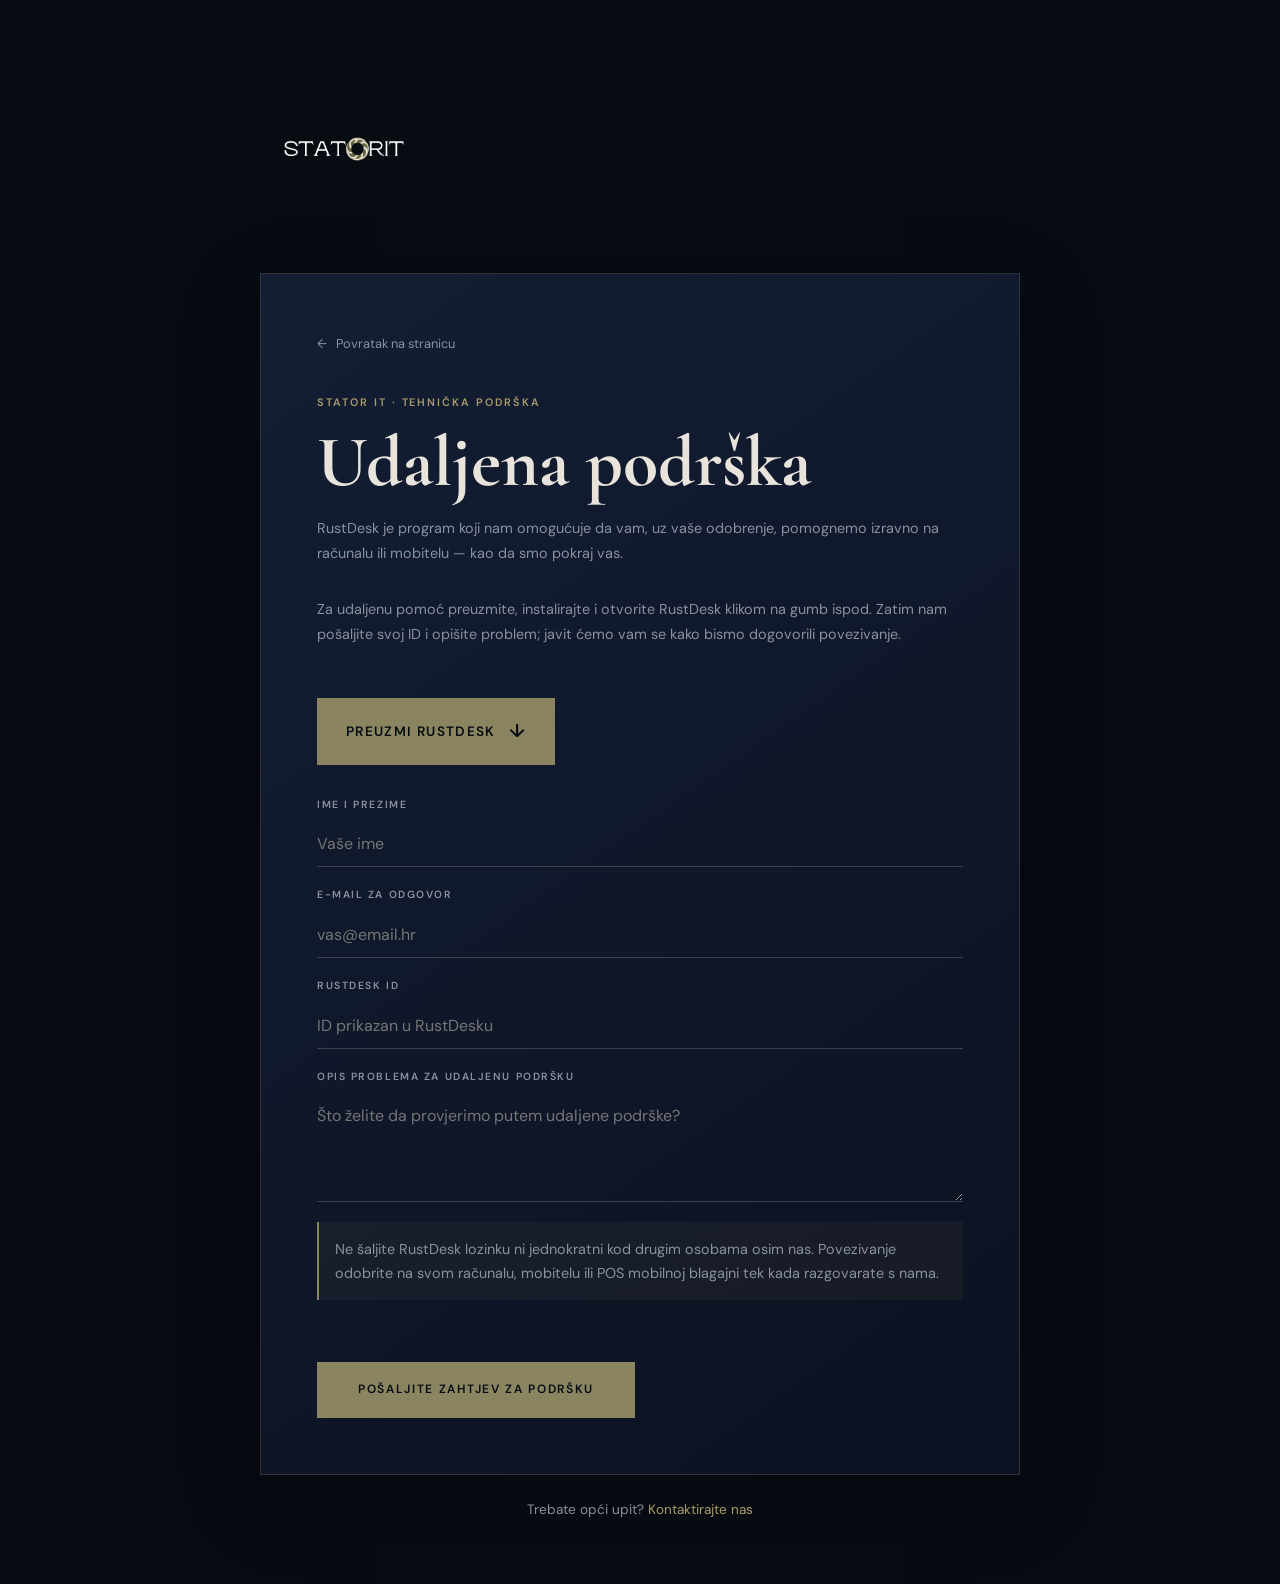
==== rustdesk.html @ 015c928c "Update Stator IT website Co-authored-by: Copilot <223556219+Copilot@users.noreply.github.com>" ====
<!DOCTYPE html>
<html lang="hr">
<head>
  <meta charset="UTF-8" />
  <meta name="viewport" content="width=device-width, initial-scale=1.0" />
  <meta name="description" content="Zatražite udaljenu IT podršku od Stator IT-a putem RustDeska." />
  <title>Udaljena podrška — Stator IT</title>
  <meta name="theme-color" content="#070b12" />
  <link rel="icon" href="assets/favicon/favicon.ico" sizes="any" />
  <link rel="icon" href="assets/favicon/favicon.svg" type="image/svg+xml" />
  <link rel="icon" href="assets/favicon/favicon-96x96.png" type="image/png" sizes="96x96" />
  <link rel="apple-touch-icon" href="assets/favicon/apple-touch-icon.png" />
  <link rel="manifest" href="assets/favicon/site.webmanifest" />
  <link rel="preconnect" href="https://fonts.googleapis.com" />
  <link rel="preconnect" href="https://fonts.gstatic.com" crossorigin />
  <link href="https://fonts.googleapis.com/css2?family=Cormorant+Garamond:wght@400;600;700&family=DM+Sans:wght@400;500;600&display=swap" rel="stylesheet" />
  <link rel="stylesheet" href="style.css" />
</head>
<body class="support-page">
  <main class="support-page-main">
    <a class="support-page-logo" href="index.html" aria-label="Natrag na Stator IT">
      <img src="assets/logo-light.png" alt="Stator IT" />
    </a>
    <section class="support-page-card" aria-labelledby="supportPageTitle">
      <a class="support-back-link" href="index.html"><span aria-hidden="true">←</span> Povratak na stranicu</a>
      <p class="support-eyebrow">STATOR IT · TEHNIČKA PODRŠKA</p>
      <h1 class="support-form-title" id="supportPageTitle">Udaljena podrška</h1>
      <p class="support-form-intro">
        RustDesk je program koji nam omogućuje da vam, uz vaše odobrenje, pomognemo izravno na računalu ili mobitelu — kao da smo pokraj vas.
      </p>
      <p class="support-form-intro">
        Za udaljenu pomoć preuzmite, instalirajte i otvorite RustDesk klikom na gumb ispod. Zatim nam pošaljite svoj ID i opišite problem; javit ćemo vam se kako bismo dogovorili povezivanje.
      </p>
      <a class="btn btn-primary support-download-button" href="https://rustdesk.com/download/" target="_blank" rel="noopener noreferrer">
        Preuzmi RustDesk <span aria-hidden="true">↓</span>
      </a>
      <form class="footer-form" id="rustdeskSupportForm" data-email-form action="https://formsubmit.co/ajax/info@statorit.hr" method="POST">
        <input type="hidden" name="_subject" value="Zahtjev za RustDesk udaljenu podršku">
        <input type="hidden" name="_template" value="table">
        <div class="support-honeypot" aria-hidden="true">
          <label for="supportWebsite">Ostavite ovo polje prazno</label>
          <input id="supportWebsite" type="text" name="_honey" tabindex="-1" autocomplete="off">
        </div>
        <label>
          <span>Ime i prezime</span>
          <input type="text" name="name" placeholder="Vaše ime" autocomplete="name" required />
        </label>
        <label>
          <span>E-mail za odgovor</span>
          <input type="email" name="email" placeholder="vas@email.hr" autocomplete="email" required />
        </label>
        <label>
          <span>RustDesk ID</span>
          <input type="text" name="rustdesk_id" placeholder="ID prikazan u RustDesku" autocomplete="off" required />
        </label>
        <label>
          <span>Opis problema za udaljenu podršku</span>
          <textarea name="problem" rows="4" maxlength="2000" placeholder="Što želite da provjerimo putem udaljene podrške?" required></textarea>
        </label>
        <p class="support-security-note">
          Ne šaljite RustDesk lozinku ni jednokratni kod drugim osobama osim nas. Povezivanje odobrite na svom računalu, mobitelu ili POS mobilnoj blagajni tek kada razgovarate s nama.
        </p>
        <p class="support-form-status" role="status" aria-live="polite"></p>
        <button type="submit" class="btn btn-primary">Pošaljite zahtjev za podršku</button>
      </form>
    </section>
    <p class="support-page-contact">Trebate opći upit? <a href="index.html#kontakt">Kontaktirajte nas</a></p>
  </main>
  <script src="form-submit.js"></script>
</body>
</html>
---- style.css ----
:root {
  --bg-deep: #070b12;
  --bg-main: #0c1220;
  --bg-elevated: #111a2e;
  --bg-card: #141f35;
  --navy: #0d1b33;
  --accent: #8a8560;
  --accent-bright: #a89b6a;
  --accent-dim: #5c5840;
  --cream: #ebe7df;
  --text: #e8e4dc;
  --text-muted: #8a919e;
  --text-faint: rgba(232, 228, 220, 0.12);
  --border: rgba(138, 133, 96, 0.25);
  --border-subtle: rgba(255, 255, 255, 0.06);
  --nav-text-muted: #4f5d78;
  --font-display: "Cormorant Garamond", Georgia, serif;
  --font-body: "DM Sans", system-ui, sans-serif;
  --radius: 0px;
  --nav-utility-h: 0px;
  --nav-h: 64px;
  --header-h: clamp(6.5rem, 11vh, 8.5rem);
}

*, *::before, *::after { box-sizing: border-box; margin: 0; padding: 0; }

html { scrollbar-width: none; }
html::-webkit-scrollbar { display: none; }

body {
  font-family: var(--font-body);
  background: var(--bg-deep);
  color: var(--text);
  overflow-x: hidden;
  line-height: 1.6;
  -webkit-font-smoothing: antialiased;
}

img { max-width: 100%; display: block; }
a { color: inherit; text-decoration: none; }
button { font: inherit; border: none; background: none; cursor: pointer; }

/* PRELOADER */
.preloader {
  position: fixed; inset: 0; z-index: 9999;
  background: var(--bg-deep);
  display: flex; align-items: center; justify-content: center;
}
.preloader-inner { display: flex; flex-direction: column; align-items: center; gap: 2rem; }
.preloader-logo { width: clamp(280px, 60vw, 560px); height: auto; }
.preloader-bar { width: 180px; height: 2px; background: var(--border-subtle); overflow: hidden; }
.preloader-bar-fill { width: 0%; height: 100%; background: var(--accent); }

/* HEADER — floating awwwards pill */
.site-header {
  position: fixed; top: 0; left: 0; right: 0; z-index: 100;
  padding: clamp(0.75rem, 2vw, 1.25rem) clamp(1rem, 3vw, 2rem);
  pointer-events: none;
  transition: transform 0.45s cubic-bezier(0.22, 1, 0.36, 1);
}
.header-float {
  max-width: 1320px; margin: 0 auto;
  display: flex; flex-direction: column; align-items: flex-end; gap: 0.6rem;
}
.header-utility {
  pointer-events: auto;
  display: flex; align-items: center; flex-wrap: wrap; justify-content: flex-end;
  gap: 0.35rem 1.1rem;
  padding: 0.45rem 1rem;
  background: rgba(7, 11, 18, 0.55);
  backdrop-filter: blur(14px);
  -webkit-backdrop-filter: blur(14px);
  border: 1px solid rgba(255, 255, 255, 0.1);
  border-radius: 999px;
}
.header-utility-item {
  display: inline-flex; align-items: center; gap: 0.4rem;
  font-size: 0.65rem; font-weight: 500; letter-spacing: 0.05em;
  color: rgba(235, 231, 223, 0.88);
  white-space: nowrap;
  transition: color 0.25s;
}
.header-utility-item i { font-size: 0.7rem; opacity: 0.85; }
.header-utility-item:hover { color: var(--accent-bright); }
.nav-pill {
  pointer-events: auto;
  width: 100%;
  height: var(--nav-h);
  display: flex; align-items: center; justify-content: space-between;
  gap: 1rem;
  padding: 0.5rem 0.5rem 0.5rem 1.15rem;
  background: rgba(235, 231, 223, 0.88);
  backdrop-filter: blur(18px);
  -webkit-backdrop-filter: blur(18px);
  border: 1px solid rgba(138, 133, 96, 0.22);
  border-radius: 999px;
  box-shadow: 0 12px 48px rgba(7, 11, 18, 0.28);
  transition: background 0.35s, border-color 0.35s, box-shadow 0.35s;
}
.site-header.is-scrolled .nav-pill {
  background: rgba(235, 231, 223, 0.96);
  box-shadow: 0 8px 32px rgba(7, 11, 18, 0.22);
}
.nav-logo { display: flex; align-items: center; flex-shrink: 0; line-height: 0; }
.nav-logo img { display: block; width: auto; height: clamp(85px, 11vw, 128px); object-fit: contain; }
.nav-links {
  display: flex; gap: clamp(1.25rem, 3vw, 2.5rem);
  position: absolute; left: 50%; transform: translateX(-50%);
}
.nav-links a {
  font-size: 0.72rem; font-weight: 500; letter-spacing: 0.14em;
  text-transform: uppercase; color: var(--nav-text-muted); transition: color 0.3s;
}
.nav-links a:hover { color: var(--navy); }
.nav-cta {
  font-size: 0.68rem; font-weight: 600; letter-spacing: 0.12em; text-transform: uppercase;
  padding: 0.7rem 1.35rem; border-radius: 999px;
  border: 1px solid var(--navy); background: var(--navy); color: var(--cream);
  transition: background 0.3s, color 0.3s, border-color 0.3s;
  flex-shrink: 0;
}
.nav-cta:hover { background: var(--accent); border-color: var(--accent); color: var(--bg-deep); }
.nav-toggle { display: none; flex-direction: column; gap: 6px; padding: 8px; margin-right: 0.25rem; }
.nav-toggle span { display: block; width: 22px; height: 1px; background: var(--navy); transition: transform 0.3s; }
.mobile-menu {
  position: fixed; inset: 0; z-index: 99;
  padding-top: var(--header-h);
  background: rgba(235, 231, 223, 0.98);
  backdrop-filter: blur(12px);
  display: flex; flex-direction: column; align-items: center; justify-content: center; gap: 2rem;
  transform: translateY(-100%); opacity: 0; pointer-events: none;
  transition: transform 0.45s cubic-bezier(0.22, 1, 0.36, 1), opacity 0.35s;
}
.mobile-menu.open { transform: translateY(0); opacity: 1; pointer-events: all; }
.mobile-menu a { font-family: var(--font-display); font-size: 2rem; font-weight: 600; color: var(--navy); }
.mobile-menu-utility {
  display: flex; flex-direction: column; align-items: center; gap: 0.85rem;
  margin-bottom: 1.5rem; padding-bottom: 1.5rem;
  border-bottom: 1px solid rgba(13, 27, 51, 0.12);
}
.mobile-menu-utility a {
  font-family: var(--font-body); font-size: 0.85rem; font-weight: 500;
  letter-spacing: 0.04em; color: var(--nav-text-muted);
  display: inline-flex; align-items: center; gap: 0.5rem;
}
.mobile-menu-utility a i { color: var(--navy); font-size: 0.8rem; }
.mobile-menu-utility .mobile-phone-link { align-items: flex-start; }
.mobile-phone-details { display: flex; flex-direction: column; align-items: flex-start; line-height: 1.35; }
.mobile-phone-name { font-size: 0.72rem; color: rgba(13, 27, 51, 0.62); letter-spacing: 0.02em; }

/* BUTTONS */
.btn {
  display: inline-flex; align-items: center; justify-content: center;
  font-size: 0.75rem; font-weight: 600; letter-spacing: 0.14em; text-transform: uppercase;
  padding: 1.1rem 2.5rem; border: 1px solid transparent; transition: all 0.35s;
}
.btn-primary { background: var(--accent); color: var(--bg-deep); border-color: var(--accent); }
.btn-primary:hover { background: var(--accent-bright); border-color: var(--accent-bright); }

/* ─── HERO — dark precision editorial ──────────────────── */
.hero {
  position: relative;
  height: 100dvh;
  min-height: 640px;
  background: var(--bg-deep);
  overflow: hidden;
  display: flex;
  flex-direction: column;
}

/* noise grain */
.hero-noise {
  position: absolute; inset: 0; z-index: 0; pointer-events: none;
  background-image: url("data:image/svg+xml,<svg xmlns='http://www.w3.org/2000/svg' width='300' height='300'><filter id='n'><feTurbulence type='fractalNoise' baseFrequency='0.75' numOctaves='4' stitchTiles='stitch'/><feColorMatrix type='saturate' values='0'/></filter><rect width='300' height='300' filter='url(%23n)' opacity='1'/></svg>");
  background-size: 200px 200px;
  opacity: 0.035;
}

/* ambient glow */
.hero-orb {
  position: absolute;
  width: 55vw; height: 55vw;
  top: -15%; right: -10%;
  background: radial-gradient(circle at 40% 40%, rgba(138, 133, 96, 0.11) 0%, transparent 65%);
  filter: blur(70px);
  pointer-events: none; z-index: 0;
}

/* enormous background ghost text */
.hero-ghost {
  position: absolute;
  top: 50%; left: 50%;
  transform: translate(-50%, -50%);
  font-family: var(--font-display);
  font-size: clamp(16vw, 22vw, 28vw);
  font-weight: 700;
  letter-spacing: -0.04em;
  text-transform: uppercase;
  color: transparent;
  -webkit-text-stroke: 1px rgba(232, 228, 220, 0.055);
  white-space: nowrap;
  user-select: none; pointer-events: none; z-index: 0;
  will-change: transform;
}

/* illustration — anchored right, object stays at its natural position in the PNG */
.hero-illustration {
  position: absolute;
  pointer-events: none;
  z-index: 1;
  object-fit: contain;
}

/* Desktop: lijevomaskota.png — right side, full height, no crop */
.hero-illustration--desktop {
  top: 50%; right: 15%;
  transform: translateY(-46%);
  height: 68%; width: auto;
  max-width: 40%;
  object-position: right center;
  opacity: 0.95;
}

/* main layout container */
.hero-inner {
  position: relative; z-index: 2;
  flex: 1;
  max-width: 1380px; margin: 0 auto; width: 100%;
  padding: calc(var(--header-h) + 1rem) clamp(1.5rem, 5vw, 4.5rem) 2.5rem;
  display: flex; flex-direction: column; justify-content: space-between;
}

/* metadata bar */
.hero-topbar {
  display: flex; justify-content: space-between; align-items: center;
  margin-bottom: clamp(1rem, 2vh, 1.75rem);
}
.hero-topbar-left,
.hero-topbar-right { display: flex; align-items: center; gap: 0.7rem; }
.hero-num {
  font-size: 0.62rem; font-weight: 700; letter-spacing: 0.22em;
  color: var(--accent-bright); font-variant-numeric: tabular-nums;
}
.hero-sep { color: rgba(232, 228, 220, 0.18); }
.hero-topbar-text {
  font-size: 0.62rem; font-weight: 500; letter-spacing: 0.2em;
  text-transform: uppercase; color: rgba(232, 228, 220, 0.36);
}
.hero-dot {
  width: 5px; height: 5px; border-radius: 50%;
  background: #4ade80;
  box-shadow: 0 0 10px rgba(74, 222, 128, 0.55);
  flex-shrink: 0;
  animation: hero-dot-pulse 2.4s ease-in-out infinite;
}
@keyframes hero-dot-pulse {
  0%, 100% { opacity: 1; box-shadow: 0 0 10px rgba(74, 222, 128, 0.55); }
  50%       { opacity: 0.5; box-shadow: 0 0 4px rgba(74, 222, 128, 0.2); }
}

/* thin ruled lines — animate scaleX on load */
.hero-rule {
  width: 100%; height: 1px;
  background: rgba(255, 255, 255, 0.07);
  transform-origin: left;
  transform: scaleX(0);
}

/* title block */
.hero-body {
  flex: 1; display: flex; align-items: center;
  padding: clamp(1rem, 3vh, 2.5rem) 0;
}

.hero-title {
  font-family: var(--font-display);
  font-size: clamp(3.8rem, 9vw, 8rem);
  font-weight: 700;
  line-height: 0.93;
  letter-spacing: -0.03em;
  text-transform: uppercase;
  color: var(--text);
  display: flex; flex-direction: column; gap: 0.06em;
}
.hero-title-row {
  display: flex; flex-wrap: wrap; gap: 0.22em;
}
/* overflow hidden clips the upward slide-in */
.hero-title-mask {
  display: block; overflow: hidden;
  padding-bottom: 0.14em; margin-bottom: -0.14em;
}
.hero-title-word {
  display: block; will-change: transform;
}
.hero-title-row--italic .hero-title-word {
  font-style: italic; font-weight: 400; color: var(--accent-bright);
}

/* footer row */
.hero-foot {
  display: flex; justify-content: space-between; align-items: flex-end;
  gap: 2rem; flex-wrap: wrap;
  margin-top: clamp(1rem, 2vh, 1.75rem);
}
.hero-foot-desc {
  font-size: clamp(0.9rem, 1.2vw, 1.05rem);
  line-height: 1.7; color: rgba(232, 228, 220, 0.68);
  letter-spacing: 0.015em;
}
.hero-foot-right {
  display: flex; align-items: center;
  gap: clamp(1.25rem, 3vw, 2.5rem); flex-shrink: 0;
}
.hero-cta {
  display: inline-flex; align-items: center; gap: 0.75rem;
  padding: 1.05rem 2.4rem;
  background: var(--accent); color: var(--bg-deep);
  font-size: 0.8rem; font-weight: 700; letter-spacing: 0.14em; text-transform: uppercase;
  border: 1px solid var(--accent);
  transition: background 0.3s, border-color 0.3s, transform 0.25s;
}
.hero-cta:hover { background: var(--accent-bright); border-color: var(--accent-bright); transform: translateY(-2px); }
.hero-link-ghost {
  font-size: 0.75rem; font-weight: 500; letter-spacing: 0.16em; text-transform: uppercase;
  color: rgba(232, 228, 220, 0.55); white-space: nowrap;
  transition: color 0.3s;
}
.hero-link-ghost::after { content: ' →'; }
.hero-link-ghost:hover { color: var(--text); }

/* scroll indicator */
.hero-scroll {
  position: absolute; bottom: 2.25rem; right: clamp(1.5rem, 5vw, 4.5rem);
  display: flex; flex-direction: column; align-items: center; gap: 0.6rem; z-index: 3;
}
.hero-scroll-label {
  font-size: 0.56rem; letter-spacing: 0.3em; text-transform: uppercase;
  color: rgba(232, 228, 220, 0.22); writing-mode: vertical-rl;
}
.hero-scroll-bar {
  width: 1px; height: 52px; background: rgba(255, 255, 255, 0.1); overflow: hidden;
}
.hero-scroll-fill {
  width: 100%; height: 50%; background: var(--accent);
  animation: hero-scroll-anim 2s cubic-bezier(0.4,0,0.2,1) infinite;
}
@keyframes hero-scroll-anim {
  0%   { transform: translateY(-100%); }
  100% { transform: translateY(200%); }
}

.hero-char { display: inline-block; }

@media (max-width: 960px) {
  .hero-topbar-right { display: none; }
  .hero-title { font-size: clamp(3.5rem, 14vw, 7rem); }
  .hero-ghost { font-size: 34vw; }
}
/* desktop illustration hidden on mobile */
.hero-illustration--mobile { display: none; }

@media (max-width: 600px) {
  .hero-title { font-size: clamp(2.8rem, 16vw, 5rem); gap: 0.04em; }
  .hero-foot { flex-direction: column; align-items: flex-start; gap: 1.25rem; }
  .hero-foot-right { gap: 1.25rem; }
  .hero-scroll { display: none; }

  /* hide absolute desktop illustration */
  .hero-illustration--desktop { display: none; }

  /* mobile illustration: in flow below title, points down toward CTA */
  .hero-illustration--mobile {
    display: block;
    position: relative;
    align-self: center;
    margin: 0.75rem auto 0;
    width: 60%;
    max-width: 220px;
    height: auto;
    opacity: 0.95;
    mask-image: none;
    -webkit-mask-image: none;
    object-fit: contain;
    pointer-events: none;
    z-index: 1;
  }

  /* mobile layout: title → mascot (flow) → CTA pinned bottom */
  .hero-inner {
    justify-content: flex-start;
    padding-top: calc(var(--header-h) + 0.5rem);
    padding-bottom: 10rem;
    gap: 0;
  }
  .hero-rule { display: none; }
  .hero-body { flex: 0; padding: 0.25rem 0; }
  .hero-foot {
    position: absolute;
    bottom: 1.75rem;
    left: clamp(1.5rem, 5vw, 4.5rem);
    right: clamp(1.5rem, 5vw, 4.5rem);
  }
}
@media (max-height: 740px) {
  .hero-inner { padding-top: calc(var(--header-h) + 0.25rem); }
  .hero-title { font-size: clamp(3rem, 10vw, 7rem); }
}

/* SERVICES */
.services { position: relative; background: var(--bg-deep); padding: 8rem 0 0; overflow: hidden; }
.services-header { text-align: center; margin-bottom: 4rem; padding: 0 1.5rem; }
.section-label {
  display: block; font-size: 0.7rem; font-weight: 600; letter-spacing: 0.25em;
  text-transform: uppercase; color: var(--accent-bright); margin-bottom: 1.5rem;
}
.services-intro {
  font-family: var(--font-display); font-size: clamp(1.25rem, 3vw, 1.75rem);
  color: var(--text-muted); max-width: 600px; margin: 0 auto; line-height: 1.5;
}
.services-grid {
  display: grid; grid-template-columns: repeat(4, 1fr);
  background: linear-gradient(135deg, #0f3d4a 0%, #0a2a35 50%, #0d1b33 100%);
  border-top: 1px solid rgba(138, 133, 96, 0.25);
  border-bottom: 1px solid rgba(138, 133, 96, 0.25);
}
.service-card {
  display: flex; flex-direction: column; align-items: center; text-align: center;
  padding: clamp(2.5rem, 5vw, 4rem) clamp(1.5rem, 3vw, 2.5rem);
  position: relative; transition: background 0.4s;
}
.service-card:not(:last-child)::after {
  content: ""; position: absolute; top: 18%; right: 0; width: 1px; height: 64%;
  background: rgba(232, 228, 220, 0.18);
}
.service-card:hover { background: rgba(255, 255, 255, 0.04); }
.service-card:hover .service-icon { transform: translateY(-6px); color: var(--cream); }
.service-icon {
  font-size: clamp(3.25rem, 5.5vw, 4.75rem); color: var(--cream);
  margin-bottom: 1.75rem; line-height: 1; transition: transform 0.35s ease, color 0.35s ease;
}
.service-icon i { display: block; }
.service-card h4 {
  font-family: var(--font-display); font-size: clamp(1.25rem, 2vw, 1.6rem);
  font-weight: 600; margin-bottom: 1rem; text-transform: uppercase; letter-spacing: 0.04em;
}
.service-card p { font-size: 0.9rem; color: rgba(232, 228, 220, 0.72); line-height: 1.65; max-width: 240px; margin-bottom: 2rem; }
.service-more {
  display: inline-flex; align-items: center; justify-content: center; min-width: 110px;
  padding: 0.7rem 1.5rem; font-size: 0.7rem; font-weight: 600; letter-spacing: 0.14em;
  text-transform: uppercase; color: var(--cream); border: 1px solid rgba(232, 228, 220, 0.55);
  transition: background 0.3s, border-color 0.3s, color 0.3s;
}
.service-more:hover { background: var(--cream); border-color: var(--cream); color: var(--navy); }

.footer-map {
  width: 100%;
  border-top: 1px solid rgba(138, 133, 96, 0.2);
  border-bottom: 1px solid rgba(138, 133, 96, 0.2);
}
.footer-map img {
  display: block;
  width: 100%;
  height: auto;
}
@media (min-width: 769px) {
  .footer-map img {
    width: min(100%, 1100px);
    margin-inline: auto;
  }
}

/* SHOWCASE CAROUSEL */
.sc-carousel { position: relative; width: 100%; }

.sc-track-wrap { overflow: hidden; transition: height 0.35s ease; }
.sc-track {
  display: flex;
  align-items: flex-start;
  transition: transform 0.55s cubic-bezier(0.4, 0, 0.2, 1);
  will-change: transform;
}
.sc-slide {
  flex: 0 0 100%; min-width: 0;
  display: flex; flex-direction: column; gap: 0.85rem;
}

.sc-tag {
  display: inline-flex; align-items: center; gap: 0.5rem;
  font-size: 0.65rem; font-weight: 600; letter-spacing: 0.18em; text-transform: uppercase;
  color: var(--accent-bright);
}

/* controls */
.sc-controls {
  display: flex; align-items: center; justify-content: center;
  gap: 1rem; margin-top: 1rem;
}
.sc-btn {
  width: 38px; height: 38px; border-radius: 50%;
  border: 1px solid rgba(138, 133, 96, 0.35);
  color: var(--text); background: transparent;
  display: flex; align-items: center; justify-content: center;
  cursor: pointer; transition: background 0.25s, border-color 0.25s;
}
.sc-btn:hover { background: rgba(138,133,96,0.15); border-color: var(--accent); }
.sc-btn:disabled { opacity: 0.28; pointer-events: none; }
.sc-dots { display: flex; gap: 0.45rem; align-items: center; }
.sc-dot {
  width: 6px; height: 6px; border-radius: 50%;
  background: rgba(232,228,220,0.22); cursor: pointer;
  transition: background 0.25s, width 0.25s;
}
.sc-dot.active { background: var(--accent-bright); width: 18px; border-radius: 3px; }

/* ── Browser mockup ── */
.sc-browser-mock {
  background: var(--bg-elevated);
  border: 1px solid rgba(138,133,96,0.2);
  overflow: hidden;
  box-shadow: 0 24px 64px rgba(0,0,0,0.45);
}
.sc-browser-bar {
  display: flex; align-items: center; gap: 0.5rem;
  padding: 0.55rem 0.85rem;
  background: var(--bg-card);
  border-bottom: 1px solid rgba(255,255,255,0.06);
}
.sc-bar-dot { width: 8px; height: 8px; border-radius: 50%; flex-shrink: 0; }
.sc-bar-dot--red    { background: #ff5f57; }
.sc-bar-dot--yellow { background: #febc2e; }
.sc-bar-dot--green  { background: #28c840; }
.sc-url {
  flex: 1; font-size: 0.6rem; color: rgba(232,228,220,0.3);
  background: rgba(0,0,0,0.2); padding: 0.2rem 0.6rem; border-radius: 4px;
  letter-spacing: 0.05em;
}
.sc-browser-body { padding: 0.75rem; display: flex; flex-direction: column; gap: 0.6rem; }
.sc-mock-nav {
  height: 28px; background: rgba(255,255,255,0.04);
  border-radius: 2px;
}
.sc-mock-hero {
  height: 110px;
  background: linear-gradient(135deg, rgba(138,133,96,0.18) 0%, rgba(13,27,51,0.5) 100%);
  border-radius: 2px;
}
.sc-mock-grid { display: grid; grid-template-columns: repeat(3,1fr); gap: 0.5rem; }
.sc-mock-card {
  height: 70px;
  background: rgba(255,255,255,0.04);
  border: 1px solid rgba(255,255,255,0.06);
  border-radius: 2px;
}
.sc-mock-text-rows { display: flex; flex-direction: column; gap: 0.4rem; padding: 0.25rem 0; }
.sc-mock-line {
  height: 8px; background: rgba(255,255,255,0.08); border-radius: 4px;
}
.sc-mock-line.w80 { width: 80%; }
.sc-mock-line.w60 { width: 60%; }
.sc-mock-line.w90 { width: 90%; }
.sc-mock-line.w70 { width: 70%; }
.sc-mock-line.w50 { width: 50%; }

/* ── Phone mockup ── */
.sc-phone-wrap {
  display: flex; justify-content: center; align-items: flex-start;
  padding: 0.5rem 0;
}
.sc-mobile-app-photo {
  display: block; width: 100%; max-width: 520px; height: auto;
  filter: drop-shadow(0 24px 64px rgba(0,0,0,0.5));
}
.sc-phone {
  width: 200px;
  background: var(--bg-card);
  border: 2px solid rgba(138,133,96,0.3);
  border-radius: 28px;
  padding: 0.6rem;
  box-shadow: 0 24px 64px rgba(0,0,0,0.5), 0 0 0 1px rgba(255,255,255,0.05);
  position: relative;
}
.sc-phone-notch {
  width: 60px; height: 14px;
  background: var(--bg-deep);
  border-radius: 8px;
  margin: 0 auto 0.5rem;
}
.sc-phone-screen {
  background: var(--bg-main);
  border-radius: 18px;
  padding: 0.6rem;
  display: flex; flex-direction: column; gap: 0.45rem;
  min-height: 340px;
}
.sc-mock-app-bar {
  height: 22px; background: rgba(138,133,96,0.18);
  border-radius: 4px;
}
.sc-mock-app-hero {
  height: 100px;
  background: linear-gradient(135deg, rgba(138,133,96,0.25) 0%, rgba(13,27,51,0.6) 100%);
  border-radius: 8px;
}
.sc-mock-app-cards { display: grid; grid-template-columns: 1fr 1fr; gap: 0.4rem; }
.sc-mock-app-card {
  height: 60px; background: rgba(255,255,255,0.05);
  border: 1px solid rgba(255,255,255,0.06); border-radius: 6px;
}
.sc-mock-app-btn {
  height: 36px; background: var(--accent);
  border-radius: 6px; margin-top: auto;
  opacity: 0.7;
}

/* ── POS terminal mockup ── */
.sc-pos-wrap {
  display: flex; justify-content: center; align-items: flex-start;
  padding: 0.5rem 0;
}
.sc-pos-photo {
  width: 100%; max-width: 420px; height: auto;
  filter: drop-shadow(0 24px 64px rgba(0,0,0,0.5));
}

/* FISKATOR SHOWCASE */
.showcase {
  position: relative; background: var(--bg-main);
  padding: clamp(5rem, 10vw, 8rem) clamp(1.5rem, 4vw, 3rem);
  padding-bottom: clamp(6rem, 12vw, 10rem); overflow: hidden;
}
.showcase::before {
  content: ""; position: absolute; top: 0; right: 0; width: 50%; height: 100%;
  background: radial-gradient(ellipse at 70% 50%, rgba(138, 133, 96, 0.08) 0%, transparent 70%);
  pointer-events: none;
}
.showcase-inner {
  position: relative; z-index: 1;
  display: grid; grid-template-columns: 1fr 1.15fr;
  gap: clamp(2.5rem, 5vw, 5rem); align-items: center;
  max-width: 1240px; margin: 0 auto;
}
.showcase-text { max-width: 520px; }
.showcase-visual { transform: translateY(clamp(1.5rem, 4vw, 3rem)); }
.sc-text-inner {
  transition: opacity 0.22s ease, transform 0.22s ease;
}
.sc-text-inner.sc-fading {
  opacity: 0;
  transform: translateY(-10px);
  pointer-events: none;
}
.showcase-label {
  font-size: 0.7rem; letter-spacing: 0.25em; text-transform: uppercase;
  color: var(--accent-bright); display: block; margin-bottom: 1.25rem;
}
.showcase-title {
  font-family: var(--font-display); font-size: clamp(3rem, 6vw, 5rem);
  font-weight: 700; line-height: 1; text-transform: uppercase; color: var(--text); margin-bottom: 0.75rem;
  display: flex; align-items: center; gap: 0.05em;
}
.showcase-title-logo-wrap {
  display: inline-flex; align-items: center;
  height: 1em;
}
.showcase-title-logo {
  height: 1em; width: auto;
  object-fit: contain;
  display: block;
  filter: drop-shadow(0 0 8px rgba(138,133,96,0.3));
}
.showcase-title-rest { display: inline; }
.showcase-tagline {
  font-family: var(--font-display); font-size: clamp(1.25rem, 2.5vw, 1.75rem);
  color: var(--accent-bright); margin-bottom: 1.5rem; font-weight: 600;
}
.showcase-desc { color: var(--text-muted); line-height: 1.75; margin-bottom: 2rem; font-size: 1rem; }
.showcase-features { list-style: none; display: flex; flex-direction: column; gap: 0.85rem; margin-bottom: 2.5rem; }
.showcase-features li { display: flex; align-items: flex-start; gap: 0.75rem; font-size: 0.9rem; color: var(--text); line-height: 1.5; }
.showcase-features i { color: var(--accent-bright); margin-top: 0.2rem; flex-shrink: 0; }
.showcase-image-wrap {
  position: relative; border: 1px solid rgba(138, 133, 96, 0.3);
  background: var(--bg-elevated); padding: 0.75rem;
  box-shadow: 0 24px 64px rgba(0, 0, 0, 0.45);
}
.sc-slide:nth-child(2) { padding-top: 6.5rem; }
.showcase-image {
  display: block; width: 100%; height: auto;
  object-fit: contain; object-position: top center;
}

/* PORTFOLIO */
.portfolio { position: relative; background: var(--text); color: var(--bg-deep); isolation: isolate; }
.portfolio-inner { position: relative; }

/* Title scene — pinned, lines scroll in from right */
.portfolio-title-scene {
  min-height: 100vh;
  display: flex; flex-direction: column; align-items: flex-start; justify-content: center;
  padding: 0 clamp(1.5rem, 6vw, 5rem);
  overflow: hidden;
  position: relative;
}
.portfolio-title {
  font-family: var(--font-display); font-size: clamp(4rem, 13vw, 11rem);
  font-weight: 700; line-height: 0.95; letter-spacing: -0.03em; text-transform: uppercase;
  white-space: nowrap; will-change: transform;
}
.portfolio-title.accent-text, .accent-text { color: var(--accent); }

/* Cards slider — transform, 3 stranice */
.portfolio-cards-section {
  padding: clamp(3rem, 6vw, 5rem) 0 clamp(2rem, 4vw, 3.5rem);
}
.portfolio-carousel {
  overflow: hidden;
  padding-inline: clamp(1.5rem, 6vw, 5rem);
  cursor: grab;
  touch-action: pan-y pinch-zoom;
}
.portfolio-carousel.is-grabbing { cursor: grabbing; }
.portfolio-carousel:focus-visible {
  outline: 2px solid var(--accent);
  outline-offset: 4px;
}
.portfolio-track {
  display: flex;
  flex-wrap: nowrap;
  width: max-content;
  gap: clamp(1rem, 2vw, 1.5rem);
  transition: transform 0.45s cubic-bezier(0.22, 1, 0.36, 1);
  will-change: transform;
}
.portfolio-track.is-dragging { transition: none; }

/* Nav: arrows + dots */
.portfolio-nav {
  display: flex; align-items: center; justify-content: center;
  gap: 1.25rem; margin-top: 2rem;
}
.portfolio-nav-btn {
  width: 44px; height: 44px; border-radius: 50%;
  border: 1px solid rgba(7, 11, 18, 0.3);
  background: transparent; color: var(--bg-deep);
  cursor: pointer; display: flex; align-items: center; justify-content: center;
  transition: background 0.2s, border-color 0.2s, color 0.2s;
  flex-shrink: 0;
}
.portfolio-nav-btn:hover:not(:disabled) { background: var(--bg-deep); color: var(--text); border-color: var(--bg-deep); }
.portfolio-nav-btn:disabled { opacity: 0.3; pointer-events: none; cursor: default; }
.portfolio-nav-btn:focus-visible { outline: 2px solid var(--accent); outline-offset: 3px; }
.portfolio-nav-dots { display: flex; gap: 0.5rem; align-items: center; }
.portfolio-nav-dot {
  width: 6px; height: 6px; border-radius: 50%;
  padding: 0; border: none;
  background: rgba(7, 11, 18, 0.25); transition: background 0.25s, width 0.25s;
  cursor: pointer;
}
.portfolio-nav-dot.active { background: var(--bg-deep); width: 20px; border-radius: 3px; }
.portfolio-nav-dot[aria-selected="true"] { background: var(--bg-deep); width: 20px; border-radius: 3px; }
.portfolio-nav-dot:focus-visible { outline: 2px solid var(--accent); outline-offset: 3px; }
.portfolio-card {
  flex: 0 0 clamp(220px, 22vw, 300px); background: var(--bg-deep); color: var(--text);
  border: 2px solid var(--bg-deep); overflow: hidden;
  transition: border-color 0.35s ease;
}
.portfolio-card:hover { border-color: var(--accent-dim); }
.portfolio-card-visual { height: auto; aspect-ratio: 492 / 643; background: linear-gradient(135deg, var(--navy) 0%, var(--bg-elevated) 100%); position: relative; overflow: hidden; }
.portfolio-card-visual.visual-alt { background: linear-gradient(135deg, var(--accent-dim) 0%, var(--navy) 100%); }
.portfolio-card-visual.visual-dark { background: linear-gradient(135deg, #1a1a2e 0%, var(--bg-main) 100%); }
.portfolio-card-visual.visual-accent { background: linear-gradient(135deg, var(--accent) 0%, var(--accent-dim) 100%); }
.portfolio-card-pattern {
  position: absolute; inset: 0;
  background-image:
    linear-gradient(rgba(255,255,255,0.03) 1px, transparent 1px),
    linear-gradient(90deg, rgba(255,255,255,0.03) 1px, transparent 1px);
  background-size: 24px 24px;
}
.portfolio-card-link {
  display: block; text-decoration: none; color: inherit;
}
.portfolio-card--linked { cursor: pointer; }
.portfolio-card--linked:hover { border-color: var(--accent); }
.portfolio-card-img {
  display: block; width: 100%; height: 100%;
  object-fit: contain; object-position: center center;
  transition: transform 0.4s ease;
}
.portfolio-card--linked:hover .portfolio-card-img { transform: scale(1.04); }
.portfolio-card-info { padding: 1.5rem; }
.portfolio-tag { font-size: 0.65rem; font-weight: 600; letter-spacing: 0.15em; text-transform: uppercase; color: var(--accent-bright); }
.portfolio-card h3 { font-family: var(--font-display); font-size: 1.25rem; font-weight: 600; margin: 0.5rem 0 0.75rem; line-height: 1.3; }
.portfolio-card p { font-size: 0.85rem; color: var(--text-muted); line-height: 1.6; }
.portfolio-clients { border-top: 1px solid rgba(7, 11, 18, 0.15); padding: 3rem 1.5rem 0; }
.clients-label { text-align: center; font-size: 0.7rem; letter-spacing: 0.2em; text-transform: uppercase; color: rgba(7, 11, 18, 0.5); margin-bottom: 1.5rem; }
.clients-marquee { overflow: hidden; mask-image: linear-gradient(90deg, transparent, black 8%, black 92%, transparent); }
.clients-track {
  display: flex; align-items: center;
  gap: clamp(2.5rem, 6vw, 5rem);
  width: max-content;
}
.clients-track.is-animated {
  animation: clients-marquee var(--marquee-duration, 40s) linear infinite;
  will-change: transform;
}
.clients-track.is-paused { animation-play-state: paused; }
@keyframes clients-marquee {
  to { transform: translate3d(-50%, 0, 0); }
}
.client-logo {
  flex-shrink: 0;
  display: flex; align-items: center; justify-content: center;
  height: clamp(52px, 9vw, 80px);
  padding: 0.35rem 0.5rem;
}
.client-logo img {
  display: block;
  max-height: 100%;
  max-width: clamp(100px, 16vw, 168px);
  width: auto;
  height: auto;
  object-fit: contain;
  opacity: 0.82;
  transition: opacity 0.3s ease, transform 0.3s ease;
}
.client-logo img:hover { opacity: 1; transform: scale(1.04); }
.client-logo img[src*="haludek"] {
  max-height: 130%;
  max-width: clamp(120px, 17vw, 185px);
  transform: scale(1.15);
}
.client-logo img[src*="haludek"]:hover { transform: scale(1.2); }
.client-logo img[src*="provar"] {
  max-height: 160%;
  max-width: clamp(140px, 20vw, 220px);
  transform: scale(1.55);
}
.client-logo img[src*="provar"]:hover { transform: scale(1.62); }
.client-logo img[src*="automotorefres"] {
  max-height: 100%;
  max-width: clamp(90px, 13vw, 145px);
  transform: scale(0.72);
}
.client-logo img[src*="automotorefres"]:hover { transform: scale(0.76); }

/* FOOTER */
.footer { position: relative; background: var(--bg-deep); padding: 6rem 1.5rem 0; overflow: hidden; }
.footer-hero { text-align: center; margin-bottom: 5rem; }
.footer-title-wrap { margin-bottom: 1.5rem; }
.footer-title {
  font-family: var(--font-display); font-size: clamp(3rem, 10vw, 7rem);
  font-weight: 700; line-height: 0.95; letter-spacing: -0.02em; text-transform: uppercase; color: var(--text);
}
.footer-sub { color: var(--text-muted); max-width: 480px; margin: 0 auto; font-size: 1rem; }
.footer-grid {
  display: grid; grid-template-columns: 1fr 1fr; gap: 4rem;
  max-width: 1100px; margin: 0 auto 5rem; padding-bottom: 4rem;
  border-bottom: 1px solid var(--border-subtle);
}
.footer-contact { display: grid; grid-template-columns: 1fr 1fr; gap: 2.5rem; }
.contact-label { display: block; font-size: 0.65rem; font-weight: 600; letter-spacing: 0.2em; text-transform: uppercase; color: var(--accent-bright); margin-bottom: 0.75rem; }
.contact-block p { font-size: 0.95rem; color: var(--text-muted); line-height: 1.7; }
.contact-phone-link { display: flex; width: fit-content; flex-direction: column; line-height: 1.4; }
.contact-phone-link + .contact-phone-link { margin-top: 0.55rem; }
.contact-phone-link span { font-size: 0.78rem; color: var(--text-muted); }
.contact-block a { transition: color 0.3s; }
.contact-block a:hover { color: var(--accent-bright); }
.footer-inquiry-column { display: flex; flex-direction: column; gap: 2rem; }
.remote-support-shortcut {
  display: flex; align-items: center; justify-content: space-between; gap: 1.25rem;
  padding: 1.25rem; border: 1px solid var(--border);
  background: linear-gradient(120deg, rgba(20, 31, 53, 0.8), rgba(12, 18, 32, 0.7));
}
.remote-support-shortcut h3 { color: var(--text); font-size: 0.9rem; font-weight: 600; }
.remote-support-shortcut p { margin-top: 0.3rem; color: var(--text-muted); font-size: 0.78rem; line-height: 1.5; }
.remote-support-shortcut .btn { flex-shrink: 0; padding: 0.85rem 1rem; font-size: 0.62rem; }
.footer-form { display: flex; flex-direction: column; gap: 1.5rem; }
.support-form-title {
  font-family: var(--font-display); font-size: clamp(1.8rem, 3vw, 2.5rem);
  line-height: 1.05; color: var(--text);
}
.support-form-intro, .support-security-note {
  color: var(--text-muted); font-size: 0.9rem; line-height: 1.7;
}
.support-form-intro a { color: var(--accent-bright); text-decoration: underline; text-underline-offset: 3px; }
.support-download-button {
  min-height: 58px; margin: 1.25rem 0 2rem; padding: 1.1rem 1.75rem;
  gap: 0.8rem; font-size: 0.85rem; letter-spacing: 0.1em;
}
.support-download-button span { font-size: 1.15rem; }
.support-security-note {
  padding: 0.9rem 1rem; border-left: 2px solid var(--accent);
  background: rgba(138, 133, 96, 0.08);
}
.support-form-status { min-height: 1.5em; color: var(--text-muted); font-size: 0.9rem; }
.support-form-status[data-state="success"] { color: #9dc8a6; }
.support-form-status[data-state="error"] { color: #e59b8f; }
.footer-form button:disabled { cursor: wait; opacity: 0.65; }
.support-honeypot { position: absolute; left: -10000px; width: 1px; height: 1px; overflow: hidden; }
.footer-form label { display: flex; flex-direction: column; gap: 0.5rem; }
.footer-form label span { font-size: 0.65rem; font-weight: 600; letter-spacing: 0.15em; text-transform: uppercase; color: var(--text-muted); }
.footer-form input, .footer-form textarea {
  background: transparent; border: none; border-bottom: 1px solid rgba(255, 255, 255, 0.18);
  padding: 0.75rem 0; color: var(--text); font-family: var(--font-body); font-size: 1rem; outline: none; resize: vertical;
}
.footer-form input:focus, .footer-form textarea:focus { border-color: var(--accent); }
.footer-form .btn { align-self: flex-start; margin-top: 0.5rem; }
.footer-bottom {
  display: flex; align-items: center; justify-content: space-between;
  padding: 1.5rem clamp(1.25rem, 4vw, 3rem); flex-wrap: wrap; gap: 1rem;
}
.footer-logo { display: inline-flex; align-items: center; line-height: 0; }
.footer-logo img { width: clamp(150px, 22vw, 200px); height: auto; filter: drop-shadow(0 4px 16px rgba(138, 133, 96, 0.18)); }
.copyright { font-size: 0.8rem; color: var(--text-muted); opacity: 0.6; }
.footer-links { display: flex; gap: 2rem; }
.footer-links a { font-size: 0.8rem; color: var(--text-muted); opacity: 0.6; transition: opacity 0.3s; }
.footer-links a:hover { opacity: 1; }

/* RUSTDESK SUPPORT PAGE */
.support-page { min-height: 100vh; background: var(--bg-deep); }
.support-page-main {
  width: min(100% - 2rem, 760px); margin: 0 auto;
  padding: clamp(2rem, 7vh, 5rem) 0;
}
.support-page-logo { display: inline-flex; margin: 0 0 2.5rem; }
.support-page-logo img { width: 170px; height: auto; }
.support-page-card {
  padding: clamp(1.5rem, 6vw, 3.5rem);
  background: linear-gradient(145deg, rgba(20, 31, 53, 0.96), rgba(12, 18, 32, 0.96));
  border: 1px solid var(--border);
  box-shadow: 0 24px 80px rgba(0, 0, 0, 0.24);
}
.support-back-link {
  display: inline-flex; align-items: center; gap: 0.55rem;
  margin-bottom: 2.5rem; color: var(--text-muted); font-size: 0.8rem;
}
.support-back-link:hover, .support-page-contact a:hover { color: var(--accent-bright); }
.support-eyebrow {
  margin-bottom: 0.8rem; color: var(--accent-bright);
  font-size: 0.68rem; font-weight: 600; letter-spacing: 0.18em;
}
.support-page-card > .support-form-title {
  margin-bottom: 1rem; font-size: clamp(2.5rem, 8vw, 4.5rem);
}
.support-page-card > .support-form-intro { margin-bottom: 2rem; }
.support-page .footer-form { gap: 1.25rem; }
.support-page .footer-form .btn { margin-top: 0; }
.support-page-contact {
  margin-top: 1.5rem; color: var(--text-muted); font-size: 0.85rem; text-align: center;
}
.support-page-contact a { color: var(--accent-bright); text-underline-offset: 3px; }

/* PAYMENT METHODS STRIP */
.payment-strip {
  position: relative; z-index: 1;
  padding: 1.75rem clamp(1rem, 4vw, 3rem);
  background: #1c2948; color: #f5f6fb;
}
.payment-strip-inner { display: flex; flex-direction: column; gap: 1.35rem; max-width: 1240px; margin: 0 auto; }
.payment-strip-top { display: flex; align-items: center; justify-content: center; flex-wrap: wrap; gap: 1rem 1.5rem; }
.payment-strip-message { color: #e4e9f5; font-size: 0.9rem; font-weight: 500; text-align: center; }
.payment-brands, .payment-benefits {
  display: flex; align-items: center; justify-content: center; flex-wrap: wrap;
  gap: 0.65rem; list-style: none;
}
.payment-brand {
  height: 40px; min-width: 68px; padding: 0.5rem 0.8rem;
  display: inline-flex; align-items: center; justify-content: center; gap: 0.2rem;
  border-radius: 10px; background: #fff; color: #14244a;
  font-size: 0.78rem; font-weight: 700; white-space: nowrap;
}
.payment-brand--visa svg { display: block; width: 32px; height: 32px; }
.payment-brand--mastercard, .payment-brand--maestro { min-width: 68px; }
.mastercard-symbol, .maestro-symbol { position: relative; display: inline-flex; width: 30px; height: 20px; }
.mastercard-symbol i, .maestro-symbol i {
  position: absolute; top: 2px; width: 17px; height: 17px; border-radius: 50%;
}
.mastercard-symbol i:first-child { left: 2px; background: #eb001b; }
.mastercard-symbol i:last-child { right: 2px; background: #f79e1b; mix-blend-mode: multiply; }
.maestro-symbol i:first-child { left: 2px; background: #00a6df; }
.maestro-symbol i:last-child { right: 2px; background: #ed1c24; mix-blend-mode: multiply; }
.payment-brand--apple { font-size: 0.78rem; }
.payment-brand--apple::before { content: "\f179"; font-family: "Font Awesome 6 Brands"; font-size: 1rem; }
.payment-brand--google > span { color: #4285f4; font-size: 1rem; font-weight: 800; }
.payment-brand--samsung { font-size: 0.72rem; }
.payment-benefits { gap: 0.7rem; }
.payment-benefits li {
  display: inline-flex; align-items: center; gap: 0.65rem;
  padding: 0.55rem 0.9rem; border: 1px solid rgba(160, 180, 220, 0.13);
  border-radius: 999px; color: #e0e6f4; font-size: 0.8rem; white-space: nowrap;
}
.payment-benefits i { color: #28d8a1; font-size: 0.85rem; }
.sr-only {
  position: absolute; width: 1px; height: 1px; padding: 0; margin: -1px;
  overflow: hidden; clip: rect(0, 0, 0, 0); white-space: nowrap; border: 0;
}

/* RESPONSIVE */
@media (max-width: 1024px) {
  .showcase-inner { grid-template-columns: 1fr; gap: 3rem; }
  .showcase-text { max-width: 100%; }
  .showcase-visual { transform: translateY(1rem); }
  .services-grid { grid-template-columns: repeat(2, 1fr); }
  .service-card:nth-child(2)::after { display: none; }
  .service-card:nth-child(1), .service-card:nth-child(2) { border-bottom: 1px solid rgba(232, 228, 220, 0.12); }
  .portfolio-title-scene { min-height: 60vh; }
  .portfolio-title { white-space: normal; }
  .portfolio-card { flex: 0 0 clamp(200px, 38vw, 300px); }
}
@media (max-width: 768px) {
  .hero {
    height: 100svh;
    min-height: min(640px, 100svh);
  }
  .header-utility { display: none; }
  .header-float { align-items: stretch; }
  .nav-pill { padding: 0.45rem 0.45rem 0.45rem 1rem; }
  .mobile-menu { padding-top: calc(var(--nav-h) + 1.5rem); }
  .nav-links, .nav-cta { display: none; }
  .nav-toggle { display: flex; }
  .nav-logo img { height: 84px; }
  .services-grid { grid-template-columns: 1fr; }
  .service-card::after { display: none; }
  .service-card:not(:last-child) { border-bottom: 1px solid rgba(232, 228, 220, 0.12); }
  .showcase-text { text-align: center; display: flex; flex-direction: column; align-items: center; }
  .showcase-features { align-items: center; }
  .showcase-features li { max-width: 360px; }
  .portfolio-card { flex: 0 0 70vw; max-width: 280px; }
  .payment-strip { padding-block: 1.5rem; }
  .payment-strip-inner { gap: 1rem; }
}
@media (max-width: 600px) {
  .portfolio-title-scene { min-height: 60vh; }
  .portfolio-title { font-size: clamp(4rem, 17vw, 6rem); }
  .payment-strip-top { flex-direction: column; gap: 1rem; }
  .payment-strip-message { max-width: 30rem; }
  .payment-brands { gap: 0.45rem; }
  .payment-brand { height: 36px; min-width: 60px; padding-inline: 0.6rem; font-size: 0.72rem; }
  .payment-benefits { gap: 0.5rem; }
  .payment-benefits li { padding: 0.5rem 0.7rem; font-size: 0.7rem; }
  .portfolio-carousel { padding-inline: 1rem; }
  .portfolio-card { flex: 0 0 calc(100vw - 2rem); max-width: calc(100vw - 2rem); }
  .portfolio-clients { padding: 1.75rem 0 1.75rem; }
  .clients-label { margin-bottom: 1rem; font-size: 0.62rem; }
  .clients-marquee { mask-image: linear-gradient(90deg, transparent, black 4%, black 96%, transparent); }
  .clients-track { gap: 1.5rem; }
  .client-logo { width: 150px; height: 84px; padding: 0; }
  .client-logo img { width: 142px; height: 68px; max-width: none; max-height: none; object-fit: contain; }
  .client-logo img[src*="ebsw"] { transform: scale(1.4); }
  .client-logo img[src*="branch2"] { transform: scale(1.15); }
  .client-logo img[src*="pustinja"] { transform: scale(1.05); }
  .client-logo img[src*="samarice"] { transform: scale(1.05); }
  .client-logo img[src*="haludek"] { transform: scale(1.4); }
  .client-logo img[src*="provar"] { transform: scale(3); }
  .client-logo img[src*="automotorefres"] { transform: none; }
  .footer-grid { grid-template-columns: 1fr; gap: 3rem; }
  .footer-contact { grid-template-columns: 1fr; }
  .remote-support-shortcut { align-items: flex-start; flex-direction: column; }
  .footer-bottom { flex-direction: column; text-align: center; }

  /* Showcase mobile fix */
  .showcase { padding-inline: 1.25rem; padding-top: 3.5rem; padding-bottom: 4rem; }
  .showcase-inner { overflow: hidden; width: 100%; }
  .showcase-text { text-align: left; align-items: stretch; max-width: 100%; width: 100%; }
  .sc-text-inner { width: 100%; min-width: 0; overflow: hidden; }
  .showcase-title { font-size: clamp(2.2rem, 12vw, 3rem); }
  .showcase-tagline { font-size: clamp(0.95rem, 3.8vw, 1.1rem); white-space: normal; overflow-wrap: break-word; }
  .showcase-desc { font-size: 0.88rem; overflow-wrap: break-word; word-break: break-word; }
  .showcase-features { align-items: flex-start; width: 100%; }
  .showcase-features li { max-width: 100%; font-size: 0.85rem; overflow-wrap: break-word; }
  .showcase-cta { align-self: flex-start; }
}
@media (prefers-reduced-motion: reduce) {
  *, *::before, *::after { animation-duration: 0.01ms !important; transition-duration: 0.01ms !important; }
  .clients-track.is-animated { animation: none; transform: none; }
}
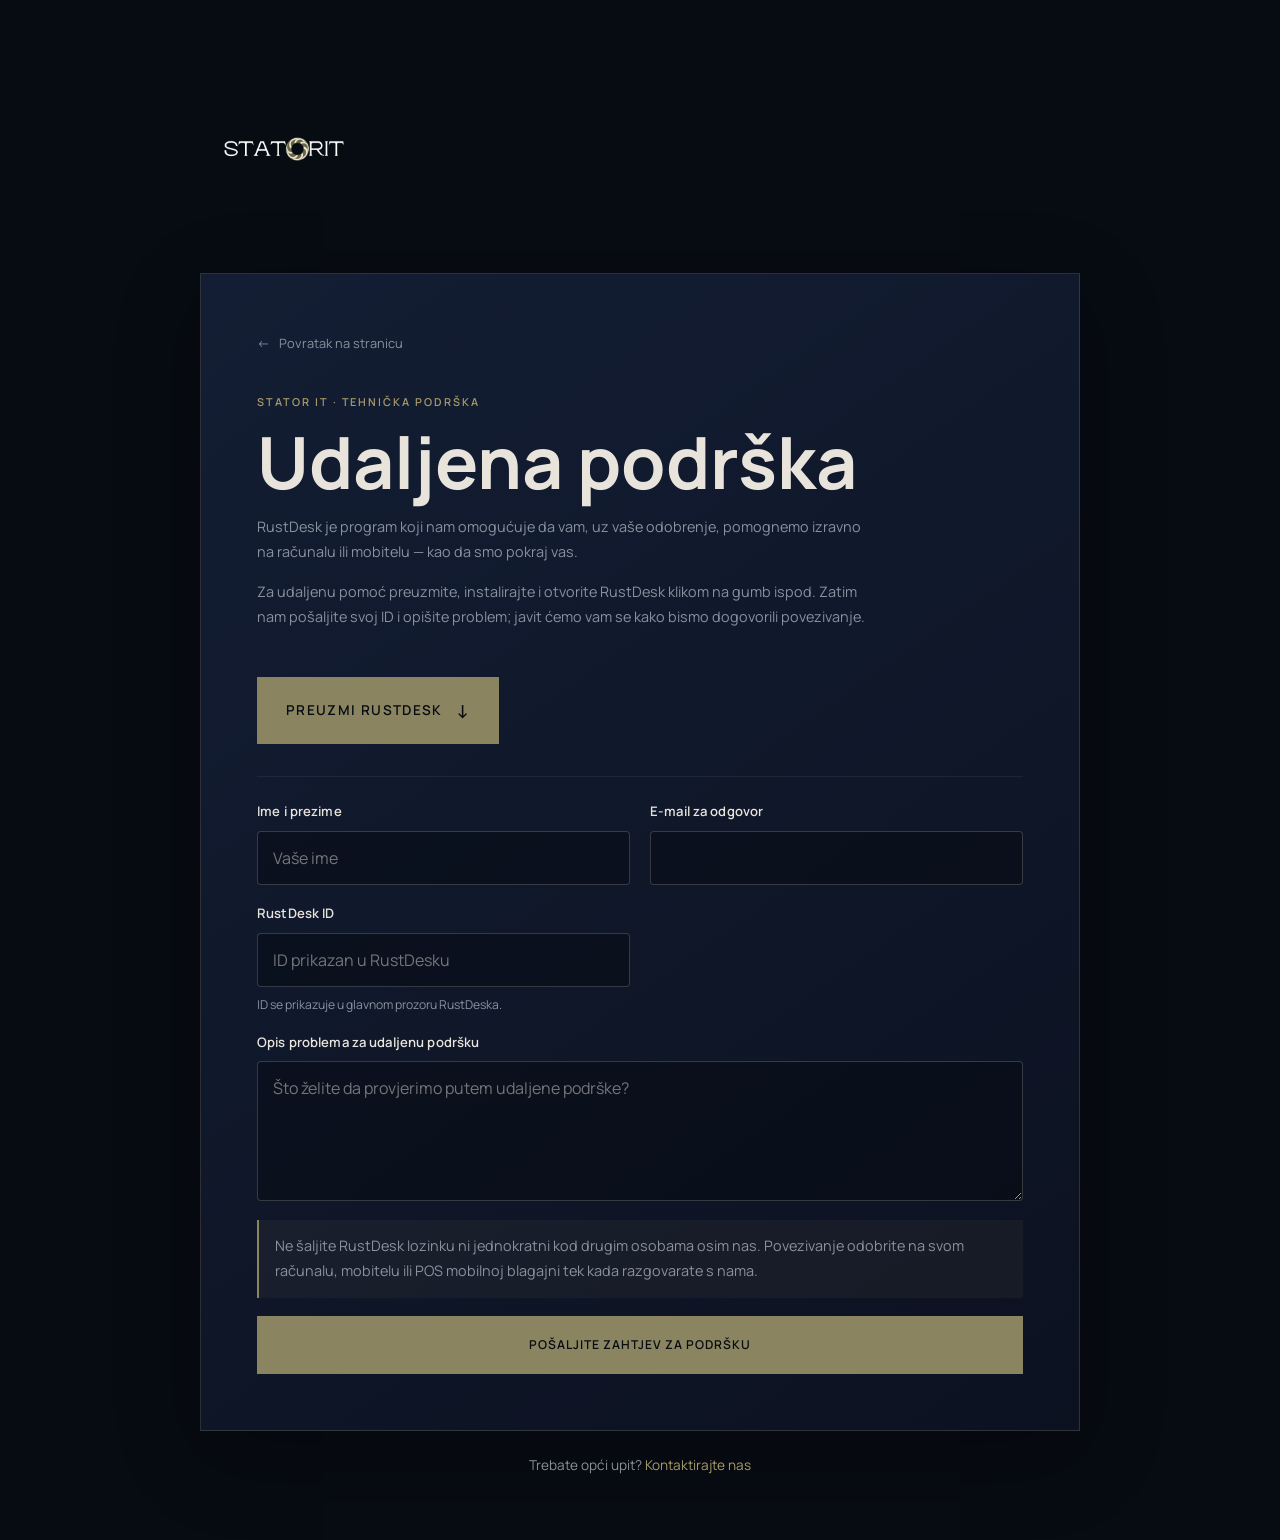
==== commit 12b09729: "Update site design and mobile layout" ====
--- a/rustdesk.html
+++ b/rustdesk.html
@@ -3,8 +3,17 @@
 <head>
   <meta charset="UTF-8" />
   <meta name="viewport" content="width=device-width, initial-scale=1.0" />
-  <meta name="description" content="Zatražite udaljenu IT podršku od Stator IT-a putem RustDeska." />
-  <title>Udaljena podrška — Stator IT</title>
+  <meta name="description" content="Trebate pomoć na računalu na daljinu? Preuzmite RustDesk i zatražite udaljenu IT podršku od Stator IT-a u Našicama." />
+  <title>Udaljena podrška putem RustDeska | Stator IT</title>
+  <meta name="robots" content="index, follow, max-image-preview:large" />
+  <link rel="canonical" href="https://statorit.hr/rustdesk.html" />
+  <meta property="og:type" content="website" />
+  <meta property="og:locale" content="hr_HR" />
+  <meta property="og:site_name" content="Stator IT" />
+  <meta property="og:title" content="Udaljena podrška putem RustDeska | Stator IT" />
+  <meta property="og:description" content="Preuzmite RustDesk i zatražite udaljenu IT podršku od Stator IT-a u Našicama." />
+  <meta property="og:url" content="https://statorit.hr/rustdesk.html" />
+  <meta name="twitter:card" content="summary" />
   <meta name="theme-color" content="#070b12" />
   <link rel="icon" href="assets/favicon/favicon.ico" sizes="any" />
   <link rel="icon" href="assets/favicon/favicon.svg" type="image/svg+xml" />
@@ -13,8 +22,8 @@
   <link rel="manifest" href="assets/favicon/site.webmanifest" />
   <link rel="preconnect" href="https://fonts.googleapis.com" />
   <link rel="preconnect" href="https://fonts.gstatic.com" crossorigin />
-  <link href="https://fonts.googleapis.com/css2?family=Cormorant+Garamond:wght@400;600;700&family=DM+Sans:wght@400;500;600&display=swap" rel="stylesheet" />
-  <link rel="stylesheet" href="style.css" />
+  <link href="https://fonts.googleapis.com/css2?family=Manrope:wght@300;400;500;600;700;800&display=swap" rel="stylesheet" />
+  <link rel="stylesheet" href="style.css?v=20261003-1318" />
 </head>
 <body class="support-page">
   <main class="support-page-main">
@@ -34,7 +43,7 @@
       <a class="btn btn-primary support-download-button" href="https://rustdesk.com/download/" target="_blank" rel="noopener noreferrer">
         Preuzmi RustDesk <span aria-hidden="true">↓</span>
       </a>
-      <form class="footer-form" id="rustdeskSupportForm" data-email-form action="https://formsubmit.co/ajax/info@statorit.hr" method="POST">
+      <form class="footer-form support-request-form" id="rustdeskSupportForm" data-email-form action="https://formsubmit.co/ajax/info@statorit.hr" method="POST">
         <input type="hidden" name="_subject" value="Zahtjev za RustDesk udaljenu podršku">
         <input type="hidden" name="_template" value="table">
         <div class="support-honeypot" aria-hidden="true">
@@ -47,11 +56,12 @@
         </label>
         <label>
           <span>E-mail za odgovor</span>
-          <input type="email" name="email" placeholder="vas@email.hr" autocomplete="email" required />
+          <input type="email" name="email" autocomplete="email" required />
         </label>
         <label>
           <span>RustDesk ID</span>
           <input type="text" name="rustdesk_id" placeholder="ID prikazan u RustDesku" autocomplete="off" required />
+          <small class="support-field-hint">ID se prikazuje u glavnom prozoru RustDeska.</small>
         </label>
         <label>
           <span>Opis problema za udaljenu podršku</span>
--- a/style.css
+++ b/style.css
@@ -14,8 +14,8 @@
   --border: rgba(138, 133, 96, 0.25);
   --border-subtle: rgba(255, 255, 255, 0.06);
   --nav-text-muted: #4f5d78;
-  --font-display: "Cormorant Garamond", Georgia, serif;
-  --font-body: "DM Sans", system-ui, sans-serif;
+  --font-display: "Manrope", system-ui, sans-serif;
+  --font-body: "Manrope", system-ui, sans-serif;
   --radius: 0px;
   --nav-utility-h: 0px;
   --nav-h: 64px;
@@ -32,6 +32,9 @@
   background: var(--bg-deep);
   color: var(--text);
   overflow-x: hidden;
+  overflow-y: auto;
+  -webkit-overflow-scrolling: touch;
+  touch-action: pan-y;
   line-height: 1.6;
   -webkit-font-smoothing: antialiased;
 }
@@ -45,7 +48,9 @@
   position: fixed; inset: 0; z-index: 9999;
   background: var(--bg-deep);
   display: flex; align-items: center; justify-content: center;
-}
+  transition: opacity 0.35s ease, visibility 0.35s ease;
+}
+.preloader.is-hidden { opacity: 0; visibility: hidden; pointer-events: none; }
 .preloader-inner { display: flex; flex-direction: column; align-items: center; gap: 2rem; }
 .preloader-logo { width: clamp(280px, 60vw, 560px); height: auto; }
 .preloader-bar { width: 180px; height: 2px; background: var(--border-subtle); overflow: hidden; }
@@ -258,12 +263,11 @@
   50%       { opacity: 0.5; box-shadow: 0 0 4px rgba(74, 222, 128, 0.2); }
 }
 
-/* thin ruled lines — animate scaleX on load */
+/* thin ruled lines */
 .hero-rule {
   width: 100%; height: 1px;
   background: rgba(255, 255, 255, 0.07);
   transform-origin: left;
-  transform: scaleX(0);
 }
 
 /* title block */
@@ -291,10 +295,10 @@
   padding-bottom: 0.14em; margin-bottom: -0.14em;
 }
 .hero-title-word {
-  display: block; will-change: transform;
-}
-.hero-title-row--italic .hero-title-word {
-  font-style: italic; font-weight: 400; color: var(--accent-bright);
+  display: block;
+}
+.hero-title-row--accent .hero-title-word {
+  font-style: normal; font-weight: 400; color: var(--accent-bright);
 }
 
 /* footer row */
@@ -310,7 +314,7 @@
 }
 .hero-foot-right {
   display: flex; align-items: center;
-  gap: clamp(1.25rem, 3vw, 2.5rem); flex-shrink: 0;
+  gap: clamp(1.25rem, 3vw, 2.5rem); flex-shrink: 0; margin-left: auto;
 }
 .hero-cta {
   display: inline-flex; align-items: center; gap: 0.75rem;
@@ -369,14 +373,14 @@
   /* hide absolute desktop illustration */
   .hero-illustration--desktop { display: none; }
 
-  /* mobile illustration: in flow below title, points down toward CTA */
+  /* Mobile hero stays in document flow so the CTA cannot be covered or clipped. */
   .hero-illustration--mobile {
     display: block;
     position: relative;
     align-self: center;
-    margin: 0.75rem auto 0;
-    width: 60%;
-    max-width: 220px;
+    margin: 0.75rem auto 0.5rem;
+    width: min(52%, 180px);
+    max-width: 180px;
     height: auto;
     opacity: 0.95;
     mask-image: none;
@@ -386,65 +390,109 @@
     z-index: 1;
   }
 
-  /* mobile layout: title → mascot (flow) → CTA pinned bottom */
+  /* Mobile layout: title → compact mascot → visible CTA. */
+  .hero {
+    height: auto;
+    min-height: 100svh;
+  }
   .hero-inner {
     justify-content: flex-start;
-    padding-top: calc(var(--header-h) + 0.5rem);
-    padding-bottom: 10rem;
-    gap: 0;
+    flex: 1 0 auto;
+    padding: calc(var(--header-h) + 0.5rem) 1.5rem 2rem;
+    gap: 0.5rem;
   }
   .hero-rule { display: none; }
-  .hero-body { flex: 0; padding: 0.25rem 0; }
+  .hero-body { flex: 0 0 auto; padding: 0.25rem 0; }
   .hero-foot {
-    position: absolute;
-    bottom: 1.75rem;
-    left: clamp(1.5rem, 5vw, 4.5rem);
-    right: clamp(1.5rem, 5vw, 4.5rem);
-  }
-}
-@media (max-height: 740px) {
+    position: relative;
+    inset: auto;
+    align-items: center;
+    gap: 0.85rem;
+    margin-top: 0.25rem;
+    text-align: center;
+  }
+  .hero-foot-desc { font-size: 0.82rem; line-height: 1.45; }
+  .hero-foot-right { justify-content: center; width: 100%; }
+  .hero-cta { justify-content: center; min-height: 48px; }
+}
+@media (max-width: 600px) and (max-height: 740px) {
+  .hero-inner { padding-top: calc(var(--header-h) + 0.25rem); }
+  .hero-title { font-size: clamp(2.6rem, 13vw, 3.5rem); }
+  .hero-illustration--mobile { width: min(44%, 150px); }
+  .hero-foot { gap: 0.6rem; }
+  .hero-foot-desc { font-size: 0.76rem; }
+  .hero-cta { min-height: 44px; padding: 0.75rem 1.5rem; }
+}
+@media (min-width: 601px) and (max-height: 740px) {
   .hero-inner { padding-top: calc(var(--header-h) + 0.25rem); }
   .hero-title { font-size: clamp(3rem, 10vw, 7rem); }
 }
 
 /* SERVICES */
-.services { position: relative; background: var(--bg-deep); padding: 8rem 0 0; overflow: hidden; }
-.services-header { text-align: center; margin-bottom: 4rem; padding: 0 1.5rem; }
+.services {
+  position: relative; background: var(--cream); color: var(--bg-deep);
+  padding: clamp(5rem, 9vw, 8rem) clamp(1.5rem, 5vw, 4rem);
+  overflow: hidden;
+}
+.services-layout {
+  display: grid; grid-template-columns: minmax(250px, 0.8fr) minmax(0, 1.2fr);
+  gap: clamp(3rem, 8vw, 8rem); align-items: start;
+  max-width: 1240px; margin: 0 auto;
+}
+.services-header { text-align: left; margin: 0; padding: 0; }
 .section-label {
   display: block; font-size: 0.7rem; font-weight: 600; letter-spacing: 0.25em;
   text-transform: uppercase; color: var(--accent-bright); margin-bottom: 1.5rem;
 }
+.services-header .section-label {
+  color: #77714d; letter-spacing: 0.16em; margin-bottom: 1.8rem;
+}
+.services-header .section-label span { color: rgba(7, 11, 18, 0.42); }
+.services-title {
+  max-width: 11ch; font-family: var(--font-body);
+  font-size: clamp(2.7rem, 4.5vw, 4.5rem); font-weight: 600;
+  line-height: 1.02; letter-spacing: -0.055em; color: var(--bg-deep);
+}
+.services-title em {
+  display: block; margin-top: 0.08em;
+  color: #77714d; font-weight: 400; font-style: normal;
+}
 .services-intro {
-  font-family: var(--font-display); font-size: clamp(1.25rem, 3vw, 1.75rem);
-  color: var(--text-muted); max-width: 600px; margin: 0 auto; line-height: 1.5;
+  max-width: 21rem; margin: 1.8rem 0 0;
+  color: rgba(7, 11, 18, 0.66); font-size: 0.95rem; line-height: 1.75;
 }
 .services-grid {
-  display: grid; grid-template-columns: repeat(4, 1fr);
-  background: linear-gradient(135deg, #0f3d4a 0%, #0a2a35 50%, #0d1b33 100%);
-  border-top: 1px solid rgba(138, 133, 96, 0.25);
-  border-bottom: 1px solid rgba(138, 133, 96, 0.25);
+  display: grid; grid-template-columns: repeat(2, minmax(0, 1fr));
+  column-gap: clamp(1.25rem, 3.5vw, 3.5rem); row-gap: 0.25rem;
 }
 .service-card {
-  display: flex; flex-direction: column; align-items: center; text-align: center;
-  padding: clamp(2.5rem, 5vw, 4rem) clamp(1.5rem, 3vw, 2.5rem);
-  position: relative; transition: background 0.4s;
-}
-.service-card:not(:last-child)::after {
-  content: ""; position: absolute; top: 18%; right: 0; width: 1px; height: 64%;
-  background: rgba(232, 228, 220, 0.18);
-}
-.service-card:hover { background: rgba(255, 255, 255, 0.04); }
-.service-card:hover .service-icon { transform: translateY(-6px); color: var(--cream); }
+  display: grid; grid-template-columns: 3.25rem minmax(0, 1fr);
+  grid-template-rows: auto auto; align-content: start; align-items: center;
+  column-gap: 0.9rem; row-gap: 0.2rem;
+  padding: 1.1rem 0.75rem 1.1rem 0;
+  border-top: 1px solid rgba(7, 11, 18, 0.18);
+  transition: background 0.25s ease, border-color 0.25s ease;
+}
 .service-icon {
-  font-size: clamp(3.25rem, 5.5vw, 4.75rem); color: var(--cream);
-  margin-bottom: 1.75rem; line-height: 1; transition: transform 0.35s ease, color 0.35s ease;
-}
-.service-icon i { display: block; }
-.service-card h4 {
-  font-family: var(--font-display); font-size: clamp(1.25rem, 2vw, 1.6rem);
-  font-weight: 600; margin-bottom: 1rem; text-transform: uppercase; letter-spacing: 0.04em;
-}
-.service-card p { font-size: 0.9rem; color: rgba(232, 228, 220, 0.72); line-height: 1.65; max-width: 240px; margin-bottom: 2rem; }
+  grid-column: 1; grid-row: 1 / span 2;
+  display: grid; place-items: center; width: 3rem; height: 3rem;
+  color: var(--cream); background: var(--navy);
+  border-radius: 0.65rem; font-size: 1.15rem;
+  box-shadow: inset 0 2px 0 rgba(168, 155, 106, 0.8);
+  transition: background 0.25s ease, transform 0.25s ease;
+}
+.service-card:hover { background: rgba(7, 11, 18, 0.035); border-color: #77714d; }
+.service-card:hover .service-icon { background: #173148; transform: translateY(-2px); }
+.service-card h3 {
+  grid-column: 2; font-family: var(--font-body);
+  font-size: clamp(1rem, 1.35vw, 1.15rem);
+  font-weight: 600; line-height: 1.28; margin: 0; color: var(--bg-deep);
+}
+.service-card p {
+  grid-column: 2; margin: 0.45rem 0 0;
+  font-size: 0.82rem; color: rgba(7, 11, 18, 0.68);
+  line-height: 1.55;
+}
 .service-more {
   display: inline-flex; align-items: center; justify-content: center; min-width: 110px;
   padding: 0.7rem 1.5rem; font-size: 0.7rem; font-weight: 600; letter-spacing: 0.14em;
@@ -460,14 +508,9 @@
 }
 .footer-map img {
   display: block;
-  width: 100%;
+  width: min(100%, 760px);
   height: auto;
-}
-@media (min-width: 769px) {
-  .footer-map img {
-    width: min(100%, 1100px);
-    margin-inline: auto;
-  }
+  margin-inline: auto;
 }
 
 /* SHOWCASE CAROUSEL */
@@ -484,6 +527,13 @@
   flex: 0 0 100%; min-width: 0;
   display: flex; flex-direction: column; gap: 0.85rem;
 }
+.sc-compliance-note {
+  display: flex; align-items: center; gap: 0.55rem;
+  align-self: flex-start; margin: 0.25rem 0 0;
+  color: var(--accent-bright); font-size: 0.78rem; font-weight: 600;
+  letter-spacing: 0.04em;
+}
+.sc-compliance-note i { font-size: 0.75rem; }
 
 .sc-tag {
   display: inline-flex; align-items: center; gap: 0.5rem;
@@ -683,7 +733,7 @@
   background: var(--bg-elevated); padding: 0.75rem;
   box-shadow: 0 24px 64px rgba(0, 0, 0, 0.45);
 }
-.sc-slide:nth-child(2) { padding-top: 6.5rem; }
+.sc-slide:nth-child(2) { padding-top: 0; }
 .showcase-image {
   display: block; width: 100%; height: auto;
   object-fit: contain; object-position: top center;
@@ -833,50 +883,180 @@
 .client-logo img[src*="provar"] {
   max-height: 160%;
   max-width: clamp(140px, 20vw, 220px);
-  transform: scale(1.55);
-}
-.client-logo img[src*="provar"]:hover { transform: scale(1.62); }
+  transform: scale(2.25);
+}
+.client-logo img[src*="provar"]:hover { transform: scale(2.3); }
 .client-logo img[src*="automotorefres"] {
   max-height: 100%;
   max-width: clamp(90px, 13vw, 145px);
-  transform: scale(0.72);
-}
-.client-logo img[src*="automotorefres"]:hover { transform: scale(0.76); }
+  transform: scale(0.78);
+}
+.client-logo img[src*="automotorefres"]:hover { transform: scale(0.82); }
+
+/* FAQ */
+.faq-section { background: var(--bg-main); padding: clamp(3.5rem, 7vw, 6rem) 1.5rem; }
+.faq-inner {
+  display: grid; grid-template-columns: minmax(220px, 0.75fr) minmax(0, 1.25fr);
+  gap: clamp(2.5rem, 7vw, 6rem); max-width: 1100px; margin: 0 auto;
+}
+.faq-heading { align-self: start; }
+.faq-heading .section-label { margin-bottom: 0.85rem; }
+.faq-heading h2 {
+  font-family: var(--font-display); font-size: clamp(2.6rem, 5vw, 4.25rem);
+  line-height: 0.98; letter-spacing: -0.025em; color: var(--text);
+}
+.faq-heading > p { max-width: 18rem; margin-top: 1rem; color: var(--text-muted); font-size: 0.95rem; }
+.faq-list { border-top: 1px solid var(--border); }
+.faq-item { border-bottom: 1px solid var(--border); }
+.faq-item summary {
+  display: flex; align-items: center; justify-content: space-between; gap: 1rem;
+  min-height: 70px; padding: 0.9rem 0.25rem;
+  color: var(--text); cursor: pointer; list-style: none;
+}
+.faq-item summary::-webkit-details-marker { display: none; }
+.faq-item summary:focus-visible { outline: 2px solid var(--accent-bright); outline-offset: 3px; }
+.faq-question { font-size: 1rem; font-weight: 500; line-height: 1.45; }
+.faq-toggle {
+  position: relative; flex: 0 0 34px; width: 34px; height: 34px;
+  border: 1px solid rgba(168, 155, 106, 0.55); border-radius: 50%;
+  transition: background 0.2s, border-color 0.2s, transform 0.2s;
+}
+.faq-toggle::before, .faq-toggle::after {
+  content: ""; position: absolute; top: 50%; left: 50%;
+  width: 12px; height: 1px; background: var(--accent-bright);
+  transform: translate(-50%, -50%); transition: transform 0.2s;
+}
+.faq-toggle::after { transform: translate(-50%, -50%) rotate(90deg); }
+.faq-item summary:hover .faq-toggle,
+.faq-item[open] .faq-toggle { background: rgba(168, 155, 106, 0.13); border-color: var(--accent-bright); }
+.faq-item[open] .faq-toggle::after { transform: translate(-50%, -50%) rotate(0); }
+.faq-answer { padding: 0 3.5rem 1.25rem 0.25rem; }
+.faq-answer p { max-width: 42rem; color: var(--text-muted); font-size: 0.92rem; line-height: 1.7; }
+.faq-answer a { color: var(--accent-bright); text-decoration: underline; text-underline-offset: 3px; }
+.faq-answer a:hover { color: var(--text); }
 
 /* FOOTER */
-.footer { position: relative; background: var(--bg-deep); padding: 6rem 1.5rem 0; overflow: hidden; }
-.footer-hero { text-align: center; margin-bottom: 5rem; }
-.footer-title-wrap { margin-bottom: 1.5rem; }
+.footer { position: relative; background: var(--bg-deep); padding: clamp(3.5rem, 7vw, 6rem) 1.5rem 0; overflow: hidden; }
+.footer-hero {
+  display: flex; align-items: flex-end; justify-content: space-between; gap: 3rem;
+  max-width: 1100px; margin: 0 auto clamp(2.75rem, 5vw, 4.5rem);
+}
+.footer-title-wrap { margin-bottom: 0; }
+.footer-kicker {
+  display: block; margin-bottom: 1rem; color: var(--accent-bright);
+  font-size: 0.68rem; font-weight: 600; letter-spacing: 0.2em; text-transform: uppercase;
+}
 .footer-title {
-  font-family: var(--font-display); font-size: clamp(3rem, 10vw, 7rem);
-  font-weight: 700; line-height: 0.95; letter-spacing: -0.02em; text-transform: uppercase; color: var(--text);
-}
-.footer-sub { color: var(--text-muted); max-width: 480px; margin: 0 auto; font-size: 1rem; }
+  font-family: var(--font-display); font-size: clamp(2.5rem, 6vw, 5rem);
+  font-weight: 700; line-height: 0.98; letter-spacing: -0.035em; text-transform: uppercase; color: var(--text);
+}
+.footer-sub { color: var(--text-muted); max-width: 390px; margin: 0 0 0.2rem; font-size: 0.95rem; line-height: 1.7; }
 .footer-grid {
-  display: grid; grid-template-columns: 1fr 1fr; gap: 4rem;
-  max-width: 1100px; margin: 0 auto 5rem; padding-bottom: 4rem;
+  display: grid; grid-template-columns: minmax(0, 1fr) minmax(0, 0.92fr); gap: clamp(2.5rem, 6vw, 5rem);
+  max-width: 1100px; margin: 0 auto 4rem; padding-bottom: 3.5rem;
   border-bottom: 1px solid var(--border-subtle);
 }
-.footer-contact { display: grid; grid-template-columns: 1fr 1fr; gap: 2.5rem; }
-.contact-label { display: block; font-size: 0.65rem; font-weight: 600; letter-spacing: 0.2em; text-transform: uppercase; color: var(--accent-bright); margin-bottom: 0.75rem; }
-.contact-block p { font-size: 0.95rem; color: var(--text-muted); line-height: 1.7; }
+.footer-contact { display: grid; grid-template-columns: 1fr; gap: 0; align-content: start; }
+.contact-block {
+  display: grid; grid-template-columns: 2.75rem minmax(0, 1fr);
+  align-items: center; column-gap: 0.85rem;
+  min-width: 0; padding: 1.15rem 0;
+  border: 0; border-bottom: 1px solid var(--border-subtle);
+  border-radius: 0; background: transparent;
+}
+.contact-icon {
+  display: grid; place-items: center; width: 2.5rem; height: 2.5rem;
+  color: var(--accent-bright); font-size: 1.1rem;
+}
+.contact-detail { min-width: 0; }
+.contact-label { display: block; font-size: 0.65rem; font-weight: 600; letter-spacing: 0.2em; text-transform: uppercase; color: var(--accent-bright); margin-bottom: 0.7rem; }
+.contact-block p { margin: 0; font-size: 0.95rem; color: var(--text-muted); line-height: 1.7; }
 .contact-phone-link { display: flex; width: fit-content; flex-direction: column; line-height: 1.4; }
 .contact-phone-link + .contact-phone-link { margin-top: 0.55rem; }
-.contact-phone-link span { font-size: 0.78rem; color: var(--text-muted); }
+.contact-phone-link span {
+  display: inline-block;
+  margin-top: 0.15rem;
+  font-size: 0.78rem;
+  color: var(--text-muted);
+}
 .contact-block a { transition: color 0.3s; }
 .contact-block a:hover { color: var(--accent-bright); }
-.footer-inquiry-column { display: flex; flex-direction: column; gap: 2rem; }
+.footer-inquiry-column { display: flex; flex-direction: column; gap: 1.5rem; }
 .remote-support-shortcut {
   display: flex; align-items: center; justify-content: space-between; gap: 1.25rem;
-  padding: 1.25rem; border: 1px solid var(--border);
-  background: linear-gradient(120deg, rgba(20, 31, 53, 0.8), rgba(12, 18, 32, 0.7));
+  padding: 1rem 0; border-top: 1px solid var(--border-subtle); border-bottom: 1px solid var(--border-subtle);
+  background: transparent;
 }
 .remote-support-shortcut h3 { color: var(--text); font-size: 0.9rem; font-weight: 600; }
 .remote-support-shortcut p { margin-top: 0.3rem; color: var(--text-muted); font-size: 0.78rem; line-height: 1.5; }
 .remote-support-shortcut .btn { flex-shrink: 0; padding: 0.85rem 1rem; font-size: 0.62rem; }
-.footer-form { display: flex; flex-direction: column; gap: 1.5rem; }
+.footer-form { display: flex; flex-direction: column; gap: 1.15rem; }
+.footer-form#generalInquiryForm { gap: 0; }
+.inquiry-disclosure {
+  border: 1px solid var(--border-subtle);
+  background: linear-gradient(155deg, rgba(20, 31, 53, 0.48), rgba(12, 18, 32, 0.76));
+}
+.inquiry-heading {
+  display: flex; align-items: center; justify-content: space-between; gap: 1rem;
+  padding: clamp(1.1rem, 3vw, 1.6rem); cursor: pointer; list-style: none;
+}
+.inquiry-heading::-webkit-details-marker { display: none; }
+.inquiry-heading::marker { content: ""; }
+.inquiry-heading:focus-visible { outline: 2px solid var(--accent-bright); outline-offset: -4px; }
+.inquiry-heading-copy { display: flex; flex-direction: column; align-items: flex-start; gap: 0.45rem; }
+.inquiry-heading .contact-label { margin: 0; }
+.inquiry-heading .support-form-title { font-size: clamp(1.75rem, 3vw, 2.2rem); }
+.inquiry-heading .support-form-intro { margin: 0; }
+.inquiry-toggle-icon {
+  display: grid; place-items: center; width: 2.75rem; height: 2.75rem;
+  flex: 0 0 auto; border: 1px solid var(--border);
+  color: var(--accent-bright); transition: transform 0.3s ease, background 0.3s ease;
+}
+.inquiry-disclosure[open] .inquiry-toggle-icon { transform: rotate(45deg); background: rgba(168, 155, 106, 0.1); }
+.inquiry-panel {
+  display: grid; grid-template-rows: 0fr;
+  transition: grid-template-rows 0.35s ease;
+}
+.inquiry-disclosure[open] .inquiry-panel { grid-template-rows: 1fr; }
+.inquiry-panel-inner { min-height: 0; overflow: hidden; padding: 0 clamp(1.1rem, 3vw, 1.6rem); }
+.inquiry-disclosure[open] .inquiry-panel-inner { padding-bottom: clamp(1.1rem, 3vw, 1.6rem); }
+.inquiry-fields { display: grid; grid-template-columns: repeat(2, minmax(0, 1fr)); gap: 1rem; }
+.inquiry-fields .inquiry-message { grid-column: 1 / -1; }
+.footer-form#generalInquiryForm .inquiry-fields label { gap: 0.45rem; }
+.footer-form#generalInquiryForm .inquiry-fields label > span {
+  color: var(--text); font-size: 0.75rem; font-weight: 500;
+  letter-spacing: 0.02em; text-transform: none;
+}
+.field-required { color: var(--accent-bright); }
+.footer-form#generalInquiryForm .inquiry-fields input,
+.footer-form#generalInquiryForm .inquiry-fields textarea {
+  width: 100%; min-height: 50px; padding: 0.8rem 0.9rem;
+  border: 1px solid rgba(232, 228, 220, 0.18);
+  background: rgba(7, 11, 18, 0.56);
+  color: var(--text); font-size: 1rem; line-height: 1.45;
+  outline: none; resize: vertical; transition: border-color 0.2s, background 0.2s, box-shadow 0.2s;
+}
+.footer-form#generalInquiryForm .inquiry-fields textarea { min-height: 132px; }
+.footer-form#generalInquiryForm .inquiry-fields input::placeholder,
+.footer-form#generalInquiryForm .inquiry-fields textarea::placeholder { color: rgba(232, 228, 220, 0.46); }
+.footer-form#generalInquiryForm .inquiry-fields input:focus,
+.footer-form#generalInquiryForm .inquiry-fields textarea:focus {
+  border-color: var(--accent-bright); background: rgba(7, 11, 18, 0.82);
+  box-shadow: 0 0 0 3px rgba(168, 155, 106, 0.16);
+}
+.footer-form#generalInquiryForm .support-form-status:empty { display: none; }
+.footer-form#generalInquiryForm button[type="submit"] {
+  display: flex; align-items: center; justify-content: space-between;
+  align-self: stretch; min-height: 54px; margin: 0; padding: 0.9rem 1rem;
+  font-size: 0.72rem; letter-spacing: 0.12em;
+}
+.footer-form#generalInquiryForm button[type="submit"] i { transition: transform 0.2s; }
+.footer-form#generalInquiryForm button[type="submit"]:hover i { transform: translateX(4px); }
+.footer-form#generalInquiryForm button[type="submit"]:focus-visible {
+  outline: 2px solid var(--text); outline-offset: 3px;
+}
 .support-form-title {
-  font-family: var(--font-display); font-size: clamp(1.8rem, 3vw, 2.5rem);
+  font-family: var(--font-display); font-size: clamp(1.65rem, 2.8vw, 2.2rem);
   line-height: 1.05; color: var(--text);
 }
 .support-form-intro, .support-security-note {
@@ -897,6 +1077,14 @@
 .support-form-status[data-state="error"] { color: #e59b8f; }
 .footer-form button:disabled { cursor: wait; opacity: 0.65; }
 .support-honeypot { position: absolute; left: -10000px; width: 1px; height: 1px; overflow: hidden; }
+.scroll-reveal-pending {
+  transform: translate3d(0, 12px, 0);
+  transition: transform 520ms cubic-bezier(0.22, 1, 0.36, 1);
+  transition-delay: var(--scroll-reveal-delay, 0ms);
+}
+.scroll-reveal-pending.scroll-reveal-visible {
+  transform: translate3d(0, 0, 0);
+}
 .footer-form label { display: flex; flex-direction: column; gap: 0.5rem; }
 .footer-form label span { font-size: 0.65rem; font-weight: 600; letter-spacing: 0.15em; text-transform: uppercase; color: var(--text-muted); }
 .footer-form input, .footer-form textarea {
@@ -919,7 +1107,7 @@
 /* RUSTDESK SUPPORT PAGE */
 .support-page { min-height: 100vh; background: var(--bg-deep); }
 .support-page-main {
-  width: min(100% - 2rem, 760px); margin: 0 auto;
+  width: min(100% - 2rem, 880px); margin: 0 auto;
   padding: clamp(2rem, 7vh, 5rem) 0;
 }
 .support-page-logo { display: inline-flex; margin: 0 0 2.5rem; }
@@ -942,13 +1130,58 @@
 .support-page-card > .support-form-title {
   margin-bottom: 1rem; font-size: clamp(2.5rem, 8vw, 4.5rem);
 }
-.support-page-card > .support-form-intro { margin-bottom: 2rem; }
+.support-page-card > .support-form-intro { max-width: 68ch; margin-bottom: 1rem; }
+.support-page-card > .support-form-intro + .support-form-intro { margin-bottom: 1.75rem; }
 .support-page .footer-form { gap: 1.25rem; }
 .support-page .footer-form .btn { margin-top: 0; }
+.support-page .support-request-form {
+  display: grid; grid-template-columns: repeat(2, minmax(0, 1fr));
+  gap: 1.15rem 1.25rem; padding-top: 1.5rem;
+  border-top: 1px solid var(--border-subtle);
+}
+.support-page .support-request-form > label { min-width: 0; gap: 0.55rem; }
+.support-page .support-request-form > label:nth-of-type(4),
+.support-page .support-request-form .support-security-note,
+.support-page .support-request-form .support-form-status,
+.support-page .support-request-form > button { grid-column: 1 / -1; }
+.support-page .support-request-form > label > span {
+  color: var(--text); font-size: 0.82rem; font-weight: 600;
+  letter-spacing: 0.01em; text-transform: none;
+}
+.support-page .support-request-form input,
+.support-page .support-request-form textarea {
+  width: 100%; min-height: 54px; padding: 0.85rem 0.95rem;
+  border: 1px solid rgba(232, 228, 220, 0.2); border-radius: 4px;
+  background: rgba(7, 11, 18, 0.52); color: var(--text);
+  font: 400 1rem/1.5 var(--font-body);
+  transition: border-color 0.2s, background 0.2s, box-shadow 0.2s;
+}
+.support-page .support-request-form textarea { min-height: 140px; resize: vertical; }
+.support-page .support-request-form input::placeholder,
+.support-page .support-request-form textarea::placeholder { color: rgba(232, 228, 220, 0.48); }
+.support-page .support-request-form input:focus,
+.support-page .support-request-form textarea:focus {
+  border-color: var(--accent-bright); background: rgba(7, 11, 18, 0.78);
+  outline: none; box-shadow: 0 0 0 3px rgba(168, 155, 106, 0.16);
+}
+.support-field-hint { color: var(--text-muted); font-size: 0.76rem; line-height: 1.45; }
+.support-page .support-request-form .support-security-note { margin: 0; }
+.support-page .support-request-form .support-form-status:empty { display: none; }
+.support-page .support-request-form > button {
+  justify-content: center; min-height: 58px; margin: 0;
+  font-size: 0.76rem; letter-spacing: 0.08em;
+}
 .support-page-contact {
   margin-top: 1.5rem; color: var(--text-muted); font-size: 0.85rem; text-align: center;
 }
 .support-page-contact a { color: var(--accent-bright); text-underline-offset: 3px; }
+@media (max-width: 600px) {
+  .support-page .support-request-form { grid-template-columns: 1fr; gap: 1rem; }
+  .support-page .support-request-form > label:nth-of-type(4),
+  .support-page .support-request-form .support-security-note,
+  .support-page .support-request-form .support-form-status,
+  .support-page .support-request-form > button { grid-column: 1; }
+}
 
 /* PAYMENT METHODS STRIP */
 .payment-strip {
@@ -1000,17 +1233,43 @@
   .showcase-inner { grid-template-columns: 1fr; gap: 3rem; }
   .showcase-text { max-width: 100%; }
   .showcase-visual { transform: translateY(1rem); }
-  .services-grid { grid-template-columns: repeat(2, 1fr); }
-  .service-card:nth-child(2)::after { display: none; }
-  .service-card:nth-child(1), .service-card:nth-child(2) { border-bottom: 1px solid rgba(232, 228, 220, 0.12); }
+  .services-layout { grid-template-columns: 1fr; gap: 2.5rem; }
+  .services-title { max-width: 12ch; }
+  .services-intro { max-width: 34rem; }
   .portfolio-title-scene { min-height: 60vh; }
   .portfolio-title { white-space: normal; }
   .portfolio-card { flex: 0 0 clamp(200px, 38vw, 300px); }
 }
 @media (max-width: 768px) {
+  html, body { overflow-x: hidden; overflow-y: auto; }
+  body { overscroll-behavior-y: auto; }
+  #usluge, #fiskator, #klijenti, #faq, #kontakt { scroll-margin-top: 5rem; }
+  .footer { padding-inline: 1.25rem; }
+  .footer-hero { flex-direction: column; align-items: flex-start; gap: 1rem; margin-bottom: 2.5rem; }
+  .footer-title { font-size: clamp(2rem, 8.5vw, 3.6rem); line-height: 1; }
+  .footer-sub { max-width: 34rem; font-size: 0.9rem; }
+  .footer-grid { gap: 2.5rem; margin-bottom: 2.75rem; padding-bottom: 2.5rem; }
+  .footer-contact { grid-template-columns: repeat(2, minmax(0, 1fr)); gap: 0 1rem; }
+  .services { padding-top: 5rem; }
+  .services-layout { gap: 2.25rem; }
+  .services-header .section-label { margin-bottom: 1rem; }
+  .services-title { font-size: clamp(2.65rem, 10vw, 3.8rem); }
+  .services-intro { margin-top: 1.1rem; font-size: 0.9rem; }
+  .faq-section { padding: 3.5rem 1.25rem; }
+  .faq-inner { grid-template-columns: 1fr; gap: 1.5rem; }
+  .faq-heading h2 { font-size: clamp(2.5rem, 11vw, 3.5rem); }
+  .faq-heading > p { margin-top: 0.65rem; }
+  .faq-item summary { min-height: 68px; gap: 0.8rem; }
+  .faq-question { font-size: 0.96rem; }
+  .faq-answer { padding: 0 2.75rem 1.1rem 0.25rem; }
+  .faq-answer p { font-size: 0.9rem; }
   .hero {
     height: 100svh;
     min-height: min(640px, 100svh);
+  }
+  .hero-ghost, .hero-inner, .hero-scroll, .showcase-visual, .portfolio-title, .portfolio-card {
+    transform: none !important;
+    will-change: auto;
   }
   .header-utility { display: none; }
   .header-float { align-items: stretch; }
@@ -1019,9 +1278,27 @@
   .nav-links, .nav-cta { display: none; }
   .nav-toggle { display: flex; }
   .nav-logo img { height: 84px; }
-  .services-grid { grid-template-columns: 1fr; }
-  .service-card::after { display: none; }
-  .service-card:not(:last-child) { border-bottom: 1px solid rgba(232, 228, 220, 0.12); }
+  .services-grid {
+    grid-template-columns: repeat(2, minmax(0, 1fr));
+    gap: 0.65rem;
+  }
+  .service-card {
+    grid-template-columns: minmax(0, 1fr);
+    grid-template-rows: auto auto auto;
+    align-items: start; row-gap: 0.45rem;
+    padding: 0.9rem 0.8rem 1rem;
+    border: 1px solid rgba(7, 11, 18, 0.13);
+    border-radius: 0.45rem;
+    background: rgba(255, 255, 255, 0.3);
+  }
+  .service-card:hover { background: rgba(255, 255, 255, 0.58); }
+  .service-icon {
+    grid-column: 1; grid-row: 1;
+    width: 2.45rem; height: 2.45rem; margin-bottom: 0.2rem;
+    border-radius: 0.45rem; font-size: 0.95rem;
+  }
+  .service-card h3 { grid-column: 1; grid-row: 2; font-size: 0.95rem; line-height: 1.3; }
+  .service-card p { grid-column: 1; grid-row: 3; margin-top: 0.1rem; font-size: 0.78rem; line-height: 1.45; }
   .showcase-text { text-align: center; display: flex; flex-direction: column; align-items: center; }
   .showcase-features { align-items: center; }
   .showcase-features li { max-width: 360px; }
@@ -1030,47 +1307,134 @@
   .payment-strip-inner { gap: 1rem; }
 }
 @media (max-width: 600px) {
-  .portfolio-title-scene { min-height: 60vh; }
-  .portfolio-title { font-size: clamp(4rem, 17vw, 6rem); }
+  .inquiry-heading { padding: 1rem; }
+  .inquiry-panel-inner { padding-inline: 1rem; }
+  .inquiry-disclosure[open] .inquiry-panel-inner { padding-bottom: 1rem; }
+  .inquiry-fields { grid-template-columns: 1fr; gap: 0.85rem; }
+  .inquiry-fields .inquiry-message { grid-column: auto; }
+  .footer-form#generalInquiryForm .inquiry-fields input,
+  .footer-form#generalInquiryForm .inquiry-fields textarea { font-size: 16px; }
+  .portfolio-title-scene {
+    min-height: clamp(260px, 38svh, 340px);
+    justify-content: center;
+    padding-inline: 1.25rem;
+  }
+  .portfolio-title { font-size: clamp(3.5rem, 14vw, 5rem); }
   .payment-strip-top { flex-direction: column; gap: 1rem; }
   .payment-strip-message { max-width: 30rem; }
-  .payment-brands { gap: 0.45rem; }
-  .payment-brand { height: 36px; min-width: 60px; padding-inline: 0.6rem; font-size: 0.72rem; }
+  .payment-brands {
+    display: grid; grid-template-columns: repeat(3, minmax(0, 1fr));
+    width: min(100%, 320px); gap: 0.45rem;
+  }
+  .payment-brand { height: 36px; min-width: 0; padding-inline: 0.4rem; font-size: 0.7rem; }
   .payment-benefits { gap: 0.5rem; }
   .payment-benefits li { padding: 0.5rem 0.7rem; font-size: 0.7rem; }
   .portfolio-carousel { padding-inline: 1rem; }
   .portfolio-card { flex: 0 0 calc(100vw - 2rem); max-width: calc(100vw - 2rem); }
-  .portfolio-clients { padding: 1.75rem 0 1.75rem; }
-  .clients-label { margin-bottom: 1rem; font-size: 0.62rem; }
+  .portfolio-clients { padding: 1.35rem 0 1.25rem; }
+  .clients-label { margin-bottom: 0.75rem; font-size: 0.62rem; }
   .clients-marquee { mask-image: linear-gradient(90deg, transparent, black 4%, black 96%, transparent); }
-  .clients-track { gap: 1.5rem; }
-  .client-logo { width: 150px; height: 84px; padding: 0; }
-  .client-logo img { width: 142px; height: 68px; max-width: none; max-height: none; object-fit: contain; }
-  .client-logo img[src*="ebsw"] { transform: scale(1.4); }
-  .client-logo img[src*="branch2"] { transform: scale(1.15); }
-  .client-logo img[src*="pustinja"] { transform: scale(1.05); }
-  .client-logo img[src*="samarice"] { transform: scale(1.05); }
-  .client-logo img[src*="haludek"] { transform: scale(1.4); }
-  .client-logo img[src*="provar"] { transform: scale(3); }
-  .client-logo img[src*="automotorefres"] { transform: none; }
-  .footer-grid { grid-template-columns: 1fr; gap: 3rem; }
-  .footer-contact { grid-template-columns: 1fr; }
+  .clients-track { gap: 1.25rem; }
+  .client-logo { width: 130px; height: 68px; padding: 0; }
+  .client-logo img { width: 122px; height: 56px; max-width: 122px; max-height: 56px; object-fit: contain; }
+  .client-logo img[src*="ebsw"] { max-width: 122px; max-height: 56px; transform: scale(1.08); }
+  .client-logo img[src*="branch2"] { max-width: 122px; max-height: 56px; transform: scale(1); }
+  .client-logo img[src*="pustinja"] { max-width: 122px; max-height: 56px; transform: scale(1); }
+  .client-logo img[src*="samarice"] { max-width: 122px; max-height: 56px; transform: scale(1); }
+  .client-logo img[src*="haludek"] { max-width: 122px; max-height: 56px; transform: scale(1.08); }
+  .client-logo img[src*="provar"] { max-width: 122px; max-height: 56px; transform: scale(3.4); }
+  .client-logo img[src*="automotorefres"] { max-width: 122px; max-height: 56px; transform: scale(0.72); }
+  .footer-grid { gap: 2rem; }
+  .footer-contact { grid-template-columns: repeat(2, minmax(0, 1fr)); gap: 0 0.75rem; }
+  .contact-block {
+    grid-template-columns: 1.75rem minmax(0, 1fr);
+    align-items: start; column-gap: 0.45rem; padding-block: 0.9rem;
+  }
+  .contact-icon { width: 1.6rem; height: 1.5rem; font-size: 0.95rem; }
+  .contact-detail, .contact-detail p, .contact-detail a { min-width: 0; overflow-wrap: anywhere; }
+  .contact-label { margin-bottom: 0.5rem; letter-spacing: 0.16em; }
+  .contact-block p { font-size: 0.85rem; }
+  .contact-phone-link span { font-size: 0.72rem; }
+  .footer-links { gap: 1.25rem; }
+  .footer-grid { grid-template-columns: 1fr; gap: 2rem; }
   .remote-support-shortcut { align-items: flex-start; flex-direction: column; }
   .footer-bottom { flex-direction: column; text-align: center; }
+  .footer-bottom { gap: 0.65rem; padding-block: 1.15rem; }
+  .footer-logo img { width: 126px; }
 
   /* Showcase mobile fix */
-  .showcase { padding-inline: 1.25rem; padding-top: 3.5rem; padding-bottom: 4rem; }
-  .showcase-inner { overflow: hidden; width: 100%; }
+  .showcase { padding-inline: 1.25rem; padding-top: 3.5rem; padding-bottom: 3.25rem; }
+  .showcase-inner { overflow: hidden; width: 100%; gap: 2rem; }
   .showcase-text { text-align: left; align-items: stretch; max-width: 100%; width: 100%; }
+  .showcase-label { margin-bottom: 0.75rem; }
+  .showcase-title { margin-bottom: 0.35rem; }
+  .showcase-tagline { max-width: 30rem; margin-bottom: 1.25rem; line-height: 1.4; }
+  .showcase-desc { display: none; }
+  .showcase-features { gap: 0.7rem; margin-bottom: 1.5rem; }
+  .showcase-features li { font-size: 0.95rem; line-height: 1.55; }
   .sc-text-inner { width: 100%; min-width: 0; overflow: hidden; }
+  .sc-carousel { min-width: 0; }
+  .sc-slide { gap: 0.65rem; }
+  .sc-pos-photo { width: auto; max-width: 100%; height: min(58svh, 360px); object-fit: contain; }
+  .sc-mobile-app-photo { max-height: min(55svh, 340px); object-fit: contain; }
+  .sc-pos-wrap, .sc-phone-wrap { padding-block: 0.25rem; }
+  .sc-controls {
+    width: 100%;
+    min-height: 48px;
+    gap: 0.7rem;
+    margin-top: 1.25rem;
+    padding: 0 0.25rem 0.25rem;
+  }
+  .sc-btn {
+    flex: 0 0 44px;
+    width: 44px;
+    height: 44px;
+  }
+  .sc-dots { gap: 0.25rem; }
+  .sc-dot {
+    position: relative;
+    flex: 0 0 24px;
+    width: 24px;
+    height: 32px;
+    background: transparent;
+  }
+  .sc-dot.active {
+    width: 24px;
+    background: transparent;
+    border-radius: 50%;
+  }
+  .sc-dot::before {
+    content: "";
+    position: absolute;
+    left: 50%;
+    top: 50%;
+    width: 6px;
+    height: 6px;
+    border-radius: 50%;
+    background: rgba(232,228,220,0.22);
+    transform: translate(-50%, -50%);
+    transition: background 0.25s, width 0.25s;
+  }
+  .sc-dot.active::before {
+    width: 18px;
+    background: var(--accent-bright);
+    border-radius: 3px;
+  }
   .showcase-title { font-size: clamp(2.2rem, 12vw, 3rem); }
-  .showcase-tagline { font-size: clamp(0.95rem, 3.8vw, 1.1rem); white-space: normal; overflow-wrap: break-word; }
-  .showcase-desc { font-size: 0.88rem; overflow-wrap: break-word; word-break: break-word; }
+  .showcase-tagline { font-size: clamp(1.05rem, 4vw, 1.2rem); white-space: normal; overflow-wrap: break-word; }
   .showcase-features { align-items: flex-start; width: 100%; }
   .showcase-features li { max-width: 100%; font-size: 0.85rem; overflow-wrap: break-word; }
   .showcase-cta { align-self: flex-start; }
 }
+@media (max-width: 360px) {
+  .footer-contact { grid-template-columns: repeat(2, minmax(0, 1fr)); gap: 0 0.5rem; }
+  .contact-block { grid-template-columns: 1.5rem minmax(0, 1fr); column-gap: 0.35rem; }
+  .contact-icon { width: 1.4rem; }
+  .contact-block p { font-size: 0.72rem; }
+  .contact-phone-link span { font-size: 0.66rem; }
+}
 @media (prefers-reduced-motion: reduce) {
   *, *::before, *::after { animation-duration: 0.01ms !important; transition-duration: 0.01ms !important; }
   .clients-track.is-animated { animation: none; transform: none; }
-}
+  .scroll-reveal-pending { transform: none; transition: none; }
+}
